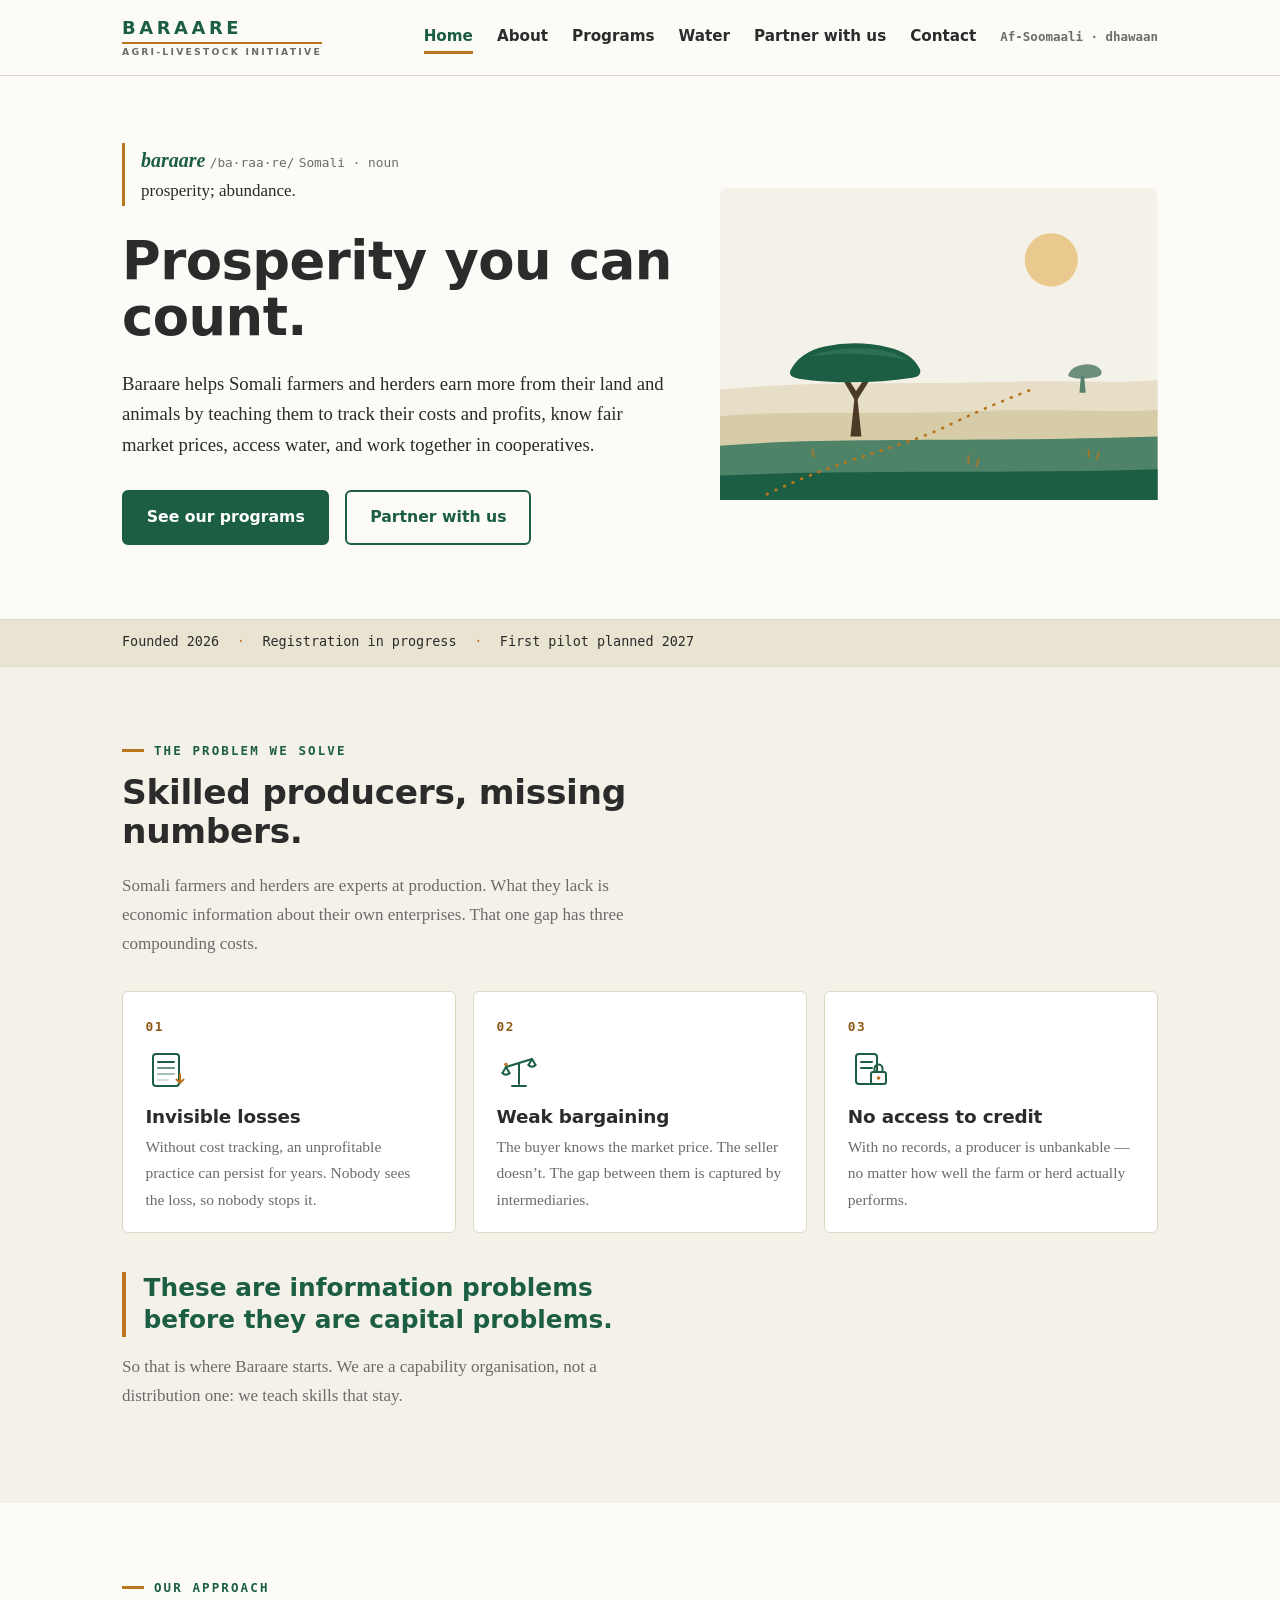
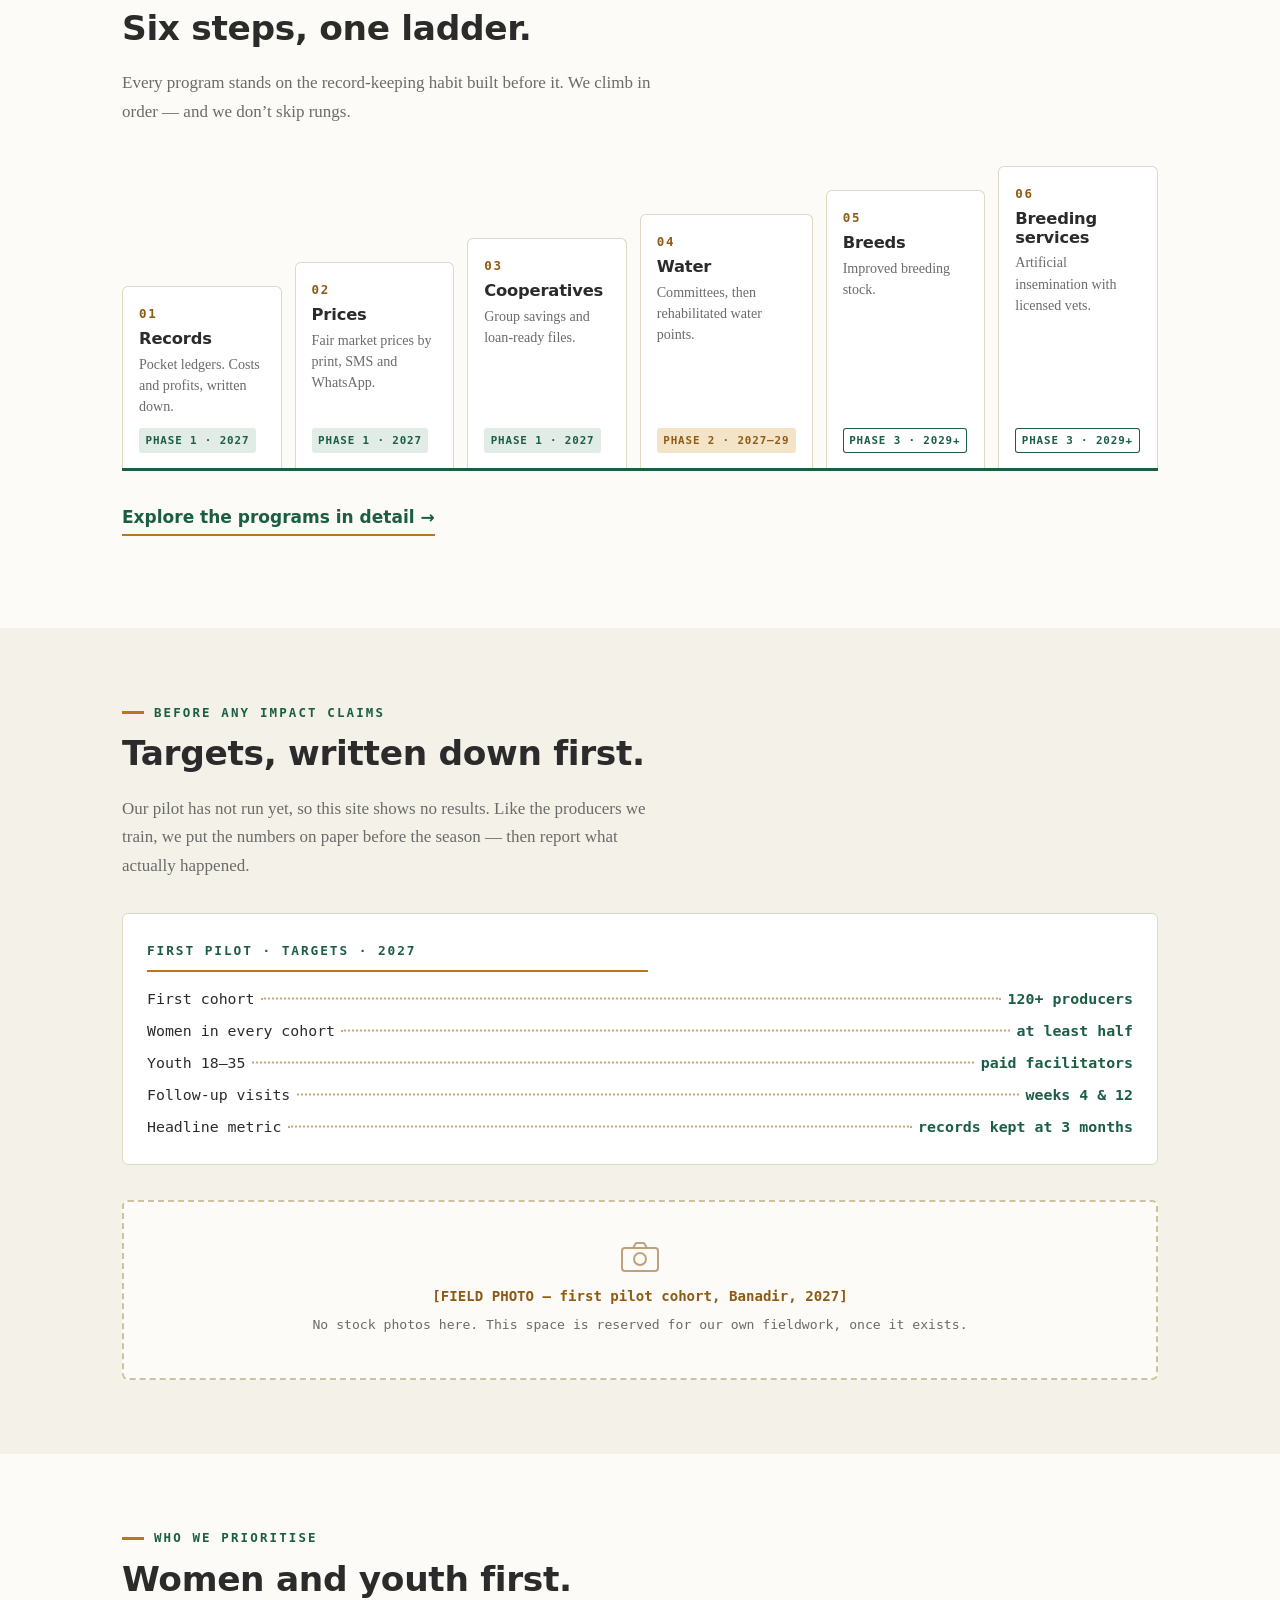
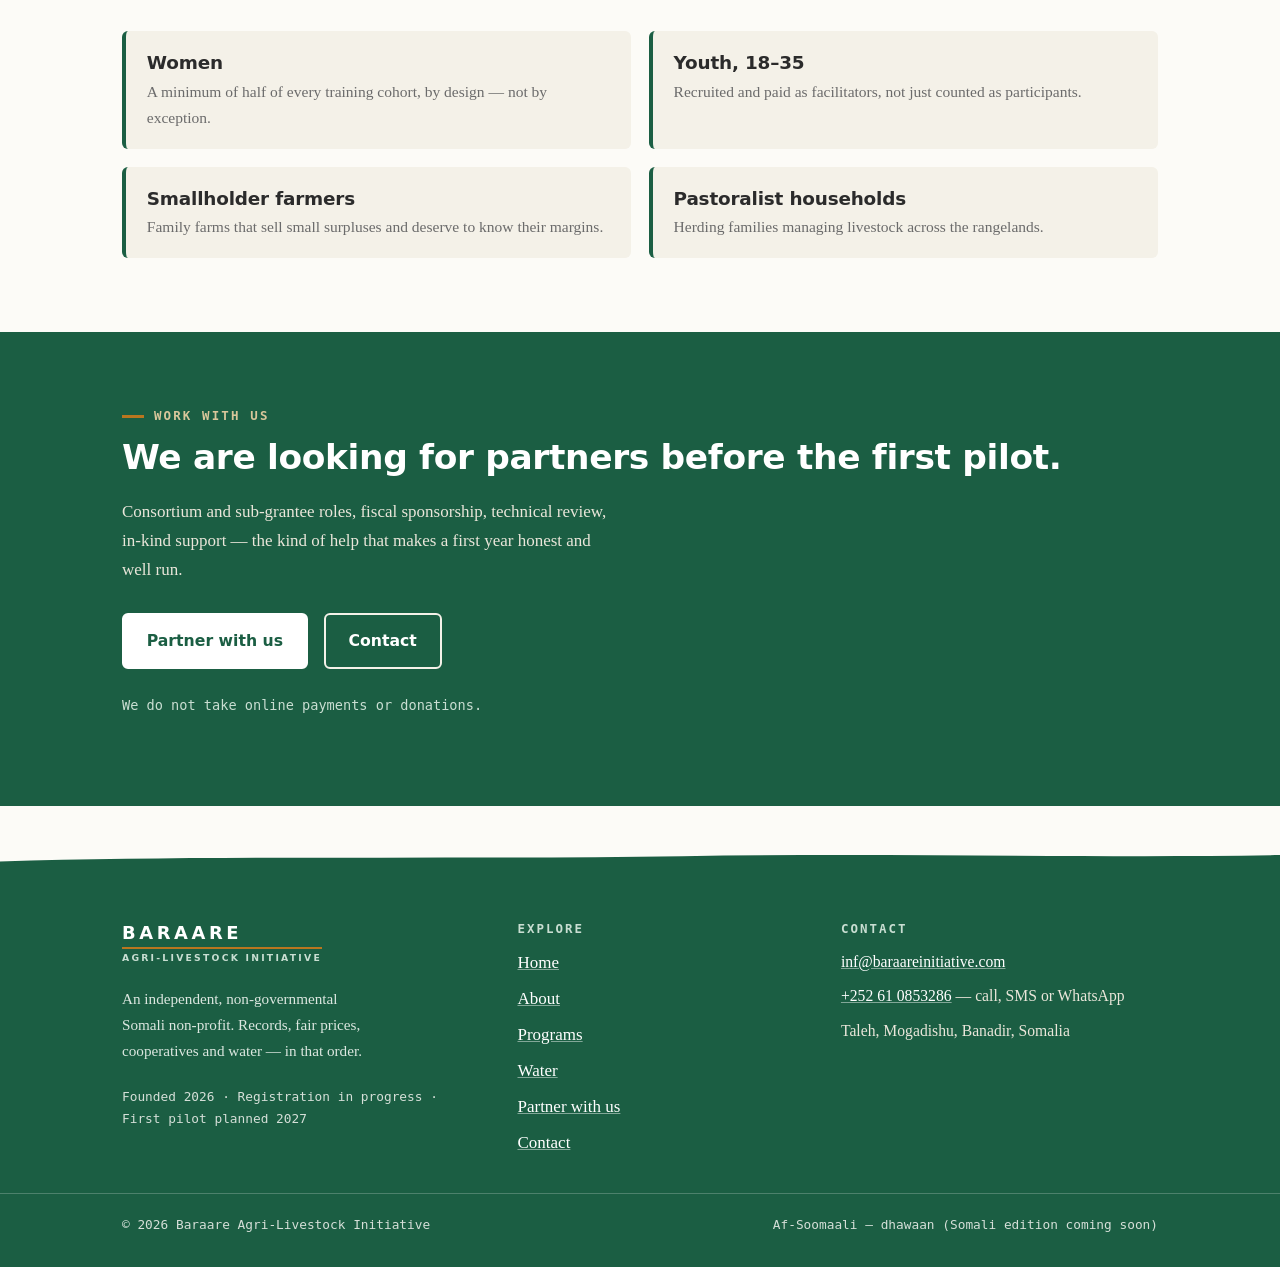
==== index.html @ 48f7ed27 "Baraare website v1: six static pages, shared CSS, inline SVG Records - prices - cooperatives - water" ====
<!DOCTYPE html>
<html lang="en">
<head>
  <meta charset="utf-8">
  <script>document.documentElement.classList.add('js');</script>
  <meta name="viewport" content="width=device-width, initial-scale=1">
  <title>Baraare Agri-Livestock Initiative — Prosperity you can count</title>
  <meta name="description" content="Baraare helps Somali farmers and herders earn more from their land and animals: record-keeping, fair market prices, cooperatives and water. Founded 2026 in Mogadishu; first pilot planned for 2027.">
  <link rel="canonical" href="https://[DOMAIN]/index.html">
  <meta property="og:site_name" content="Baraare Agri-Livestock Initiative">
  <meta property="og:type" content="website">
  <meta property="og:title" content="Baraare Agri-Livestock Initiative — Prosperity you can count">
  <meta property="og:description" content="Records, fair prices, cooperatives and water for Somali farmers and herders. Founded 2026 · Registration in progress · First pilot planned 2027.">
  <meta property="og:url" content="https://[DOMAIN]/index.html">
  <meta name="theme-color" content="#1B5E43">
  <link rel="icon" type="image/svg+xml" href="favicon.svg">
  <link rel="stylesheet" href="css/style.css">
  <script src="js/nav.js" defer></script>
</head>
<body>
  <a class="skip-link" href="#main">Skip to content</a>

  <header class="site-header">
    <div class="wrap header-bar">
      <a class="wordmark" href="index.html">
        <span class="wordmark-name">BARAARE</span>
        <span class="wordmark-desc">Agri-Livestock Initiative</span>
      </a>
      <button class="nav-toggle" type="button" aria-expanded="false" aria-controls="site-nav">
        <span class="bars" aria-hidden="true"><span></span><span></span><span></span></span>
        Menu
      </button>
      <nav class="site-nav" id="site-nav" aria-label="Main">
        <ul>
          <li><a href="index.html" aria-current="page">Home</a></li>
          <li><a href="about.html">About</a></li>
          <li><a href="programs.html">Programs</a></li>
          <li><a href="water.html">Water</a></li>
          <li><a href="partner.html">Partner with us</a></li>
          <li><a href="contact.html">Contact</a></li>
          <!-- Somali edition: replace the span below with <a href="so/index.html" lang="so" hreflang="so">Af-Soomaali</a> -->
          <li><span class="lang-soon" lang="so" title="Somali edition coming soon">Af-Soomaali · dhawaan</span></li>
        </ul>
      </nav>
    </div>
  </header>

  <main id="main">

    <!-- ============ Hero ============ -->
    <section class="hero">
      <div class="wrap hero-grid">
        <div>
          <p class="dict">
            <span class="dict-word" lang="so">baraare</span>
            <span class="dict-phon">/ba·raa·re/</span>
            <span class="dict-pos">Somali · noun</span>
            <span class="dict-def">prosperity; abundance.</span>
          </p>
          <h1>Prosperity you can count.</h1>
          <p class="lede">Baraare helps Somali farmers and herders earn more from their land and animals by teaching them to track their costs and profits, know fair market prices, access water, and work together in cooperatives.</p>
          <div class="cta-row">
            <a class="btn btn--solid" href="programs.html">See our programs</a>
            <a class="btn btn--ghost" href="partner.html">Partner with us</a>
          </div>
        </div>
        <div class="hero-art">
          <svg viewBox="0 0 560 400" role="img" aria-label="Stylised rangeland scene: a flat-topped acacia tree over green pasture, with a dotted track leading toward the horizon under a low sun.">
            <rect width="560" height="400" rx="10" fill="#F4F1E8"/>
            <circle cx="424" cy="92" r="34" fill="#EAC98F"/>
            <path d="M0,258 C120,246 240,252 360,248 C440,246 500,250 560,246 L560,400 L0,400 Z" fill="#E6DEC6"/>
            <path d="M0,292 C90,284 200,290 320,286 C420,282 500,288 560,284 L560,400 L0,400 Z" fill="#D7CCA8"/>
            <path d="M0,330 C140,318 300,326 560,318 L560,400 L0,400 Z" fill="#4E8368"/>
            <path d="M0,368 C180,360 380,366 560,360 L560,400 L0,400 Z" fill="#1B5E43"/>
            <path d="M60,392 C160,344 236,332 296,302 C338,282 372,268 404,256" fill="none" stroke="#B9761F" stroke-width="3.5" stroke-linecap="round" stroke-dasharray="1 11"/>
            <path d="M446,238 q4,-10 20,-12 q16,-2 22,8 q2,6 -6,8 q-18,4 -30,1 q-8,-2 -6,-5 Z" fill="#6B8F7B"/>
            <path d="M462,240 l4,0 l2,22 l-8,0 Z" fill="#57806B"/>
            <path d="M167,318 L181,318 L176,270 L172,270 Z" fill="#4A3A26"/>
            <path d="M174,274 L154,240 L159,236 L178,266 Z" fill="#4A3A26"/>
            <path d="M174,274 L194,242 L189,238 L170,266 Z" fill="#4A3A26"/>
            <path d="M90,234 Q102,210 134,203 Q174,194 216,204 Q246,211 256,232 Q259,241 246,243 Q172,254 101,244 Q87,242 90,234 Z" fill="#1B5E43"/>
            <path d="M112,216 Q150,202 196,206 Q224,209 240,220 Q200,212 158,212 Q132,213 112,216 Z" fill="#2A7052"/>
            <g stroke="#B9761F" stroke-width="2.5" stroke-linecap="round" opacity=".75">
              <path d="M318,352 l0,-9"/>
              <path d="M328,356 l3,-9"/>
              <path d="M472,344 l0,-8"/>
              <path d="M482,347 l3,-8"/>
              <path d="M120,344 l-2,-9"/>
            </g>
          </svg>
        </div>
      </div>
    </section>

    <!-- ============ Honest status strip ============ -->
    <div class="status-strip" role="note" aria-label="Organisation status">
      <div class="wrap">
        <p>
          <span>Founded 2026</span><span class="sep" aria-hidden="true">·</span>
          <span>Registration in progress</span><span class="sep" aria-hidden="true">·</span>
          <span>First pilot planned 2027</span>
        </p>
      </div>
    </div>

    <!-- ============ The problem ============ -->
    <section class="band band--sand" aria-labelledby="problem-title">
      <div class="wrap">
        <div class="section-head">
          <span class="eyebrow">The problem we solve</span>
          <h2 id="problem-title">Skilled producers, missing numbers.</h2>
          <p>Somali farmers and herders are experts at production. What they lack is economic information about their own enterprises. That one gap has three compounding costs.</p>
        </div>
        <ol class="cards cards--3">
          <li class="card">
            <span class="card-num">01</span>
            <svg class="card-icon" viewBox="0 0 44 44" width="44" height="44" fill="none" stroke="#1B5E43" stroke-width="2" stroke-linecap="round" stroke-linejoin="round" aria-hidden="true">
              <rect x="8" y="6" width="26" height="32" rx="3"/>
              <path d="M13 14 h16"/>
              <path d="M13 20 h16" opacity=".65"/>
              <path d="M13 26 h16" opacity=".4"/>
              <path d="M13 32 h10" opacity=".2"/>
              <path d="M35 26 v9 m0 0 l-3.5,-3.5 m3.5,3.5 l3.5,-3.5" stroke="#B9761F"/>
            </svg>
            <h3>Invisible losses</h3>
            <p>Without cost tracking, an unprofitable practice can persist for years. Nobody sees the loss, so nobody stops it.</p>
          </li>
          <li class="card">
            <span class="card-num">02</span>
            <svg class="card-icon" viewBox="0 0 44 44" width="44" height="44" fill="none" stroke="#1B5E43" stroke-width="2" stroke-linecap="round" stroke-linejoin="round" aria-hidden="true">
              <path d="M22 15 v21"/>
              <path d="M15 38 h14"/>
              <path d="M9 19 L35 11"/>
              <path d="M9 19 l-3.5 6 m3.5 -6 l3.5 6"/>
              <path d="M5.5 25 a4.5 4.5 0 0 0 7 0"/>
              <path d="M35 11 l-3.5 6 m3.5 -6 l3.5 6"/>
              <path d="M31.5 17 a4.5 4.5 0 0 0 7 0"/>
              <circle cx="9" cy="16.5" r="1.8" fill="#B9761F" stroke="none"/>
            </svg>
            <h3>Weak bargaining</h3>
            <p>The buyer knows the market price. The seller doesn&rsquo;t. The gap between them is captured by intermediaries.</p>
          </li>
          <li class="card">
            <span class="card-num">03</span>
            <svg class="card-icon" viewBox="0 0 44 44" width="44" height="44" fill="none" stroke="#1B5E43" stroke-width="2" stroke-linecap="round" stroke-linejoin="round" aria-hidden="true">
              <rect x="8" y="6" width="21" height="30" rx="3"/>
              <path d="M13 14 h11"/>
              <path d="M13 20 h11"/>
              <rect x="23" y="24" width="15" height="12" rx="2" fill="#FCFBF7"/>
              <path d="M26.5 24 v-3.5 a4 4 0 0 1 8 0 V24"/>
              <circle cx="30.5" cy="30" r="1.8" fill="#B9761F" stroke="none"/>
            </svg>
            <h3>No access to credit</h3>
            <p>With no records, a producer is unbankable — no matter how well the farm or herd actually performs.</p>
          </li>
        </ol>
        <p class="pull">These are information problems before they are capital problems.</p>
        <p style="margin-top:1rem; color:var(--muted)">So that is where Baraare starts. We are a capability organisation, not a distribution one: we teach skills that stay.</p>
      </div>
    </section>

    <!-- ============ Ladder preview ============ -->
    <section class="band" aria-labelledby="ladder-title">
      <div class="wrap">
        <div class="section-head">
          <span class="eyebrow">Our approach</span>
          <h2 id="ladder-title">Six steps, one ladder.</h2>
          <p>Every program stands on the record-keeping habit built before it. We climb in order — and we don&rsquo;t skip rungs.</p>
        </div>
        <ol class="ladder">
          <li class="ladder-step">
            <span class="step-num">01</span>
            <h3>Records</h3>
            <p>Pocket ledgers. Costs and profits, written down.</p>
            <span class="chip chip--p1">Phase 1 · 2027</span>
          </li>
          <li class="ladder-step">
            <span class="step-num">02</span>
            <h3>Prices</h3>
            <p>Fair market prices by print, SMS and WhatsApp.</p>
            <span class="chip chip--p1">Phase 1 · 2027</span>
          </li>
          <li class="ladder-step">
            <span class="step-num">03</span>
            <h3>Cooperatives</h3>
            <p>Group savings and loan-ready files.</p>
            <span class="chip chip--p1">Phase 1 · 2027</span>
          </li>
          <li class="ladder-step">
            <span class="step-num">04</span>
            <h3>Water</h3>
            <p>Committees, then rehabilitated water points.</p>
            <span class="chip chip--p2">Phase 2 · 2027–29</span>
          </li>
          <li class="ladder-step">
            <span class="step-num">05</span>
            <h3>Breeds</h3>
            <p>Improved breeding stock.</p>
            <span class="chip chip--p3">Phase 3 · 2029+</span>
          </li>
          <li class="ladder-step">
            <span class="step-num">06</span>
            <h3>Breeding services</h3>
            <p>Artificial insemination with licensed vets.</p>
            <span class="chip chip--p3">Phase 3 · 2029+</span>
          </li>
        </ol>
        <p style="margin-top:2rem"><a class="arrow-link" href="programs.html">Explore the programs in detail &rarr;</a></p>
      </div>
    </section>

    <!-- ============ Pilot targets (honest) ============ -->
    <section class="band band--sand" aria-labelledby="targets-title">
      <div class="wrap">
        <div class="section-head">
          <span class="eyebrow">Before any impact claims</span>
          <h2 id="targets-title">Targets, written down first.</h2>
          <p>Our pilot has not run yet, so this site shows no results. Like the producers we train, we put the numbers on paper before the season — then report what actually happened.</p>
        </div>
        <div class="ledger" role="group" aria-label="First pilot targets">
          <p class="ledger-title">First pilot · targets · 2027</p>
          <div class="lrow"><span class="lterm">First cohort</span><span class="ldots" aria-hidden="true"></span><span class="lval">120+ producers</span></div>
          <div class="lrow"><span class="lterm">Women in every cohort</span><span class="ldots" aria-hidden="true"></span><span class="lval">at least half</span></div>
          <div class="lrow"><span class="lterm">Youth 18–35</span><span class="ldots" aria-hidden="true"></span><span class="lval">paid facilitators</span></div>
          <div class="lrow"><span class="lterm">Follow-up visits</span><span class="ldots" aria-hidden="true"></span><span class="lval">weeks 4 &amp; 12</span></div>
          <div class="lrow"><span class="lterm">Headline metric</span><span class="ldots" aria-hidden="true"></span><span class="lval">records kept at 3 months</span></div>
        </div>
        <div class="ph-block">
          <svg viewBox="0 0 40 32" width="40" height="32" fill="none" stroke="#8F5A15" stroke-width="2" stroke-linecap="round" stroke-linejoin="round" aria-hidden="true">
            <rect x="2" y="7" width="36" height="23" rx="3"/>
            <path d="M13 7 l3-5 h8 l3 5"/>
            <circle cx="20" cy="18" r="6"/>
          </svg>
          <p>[FIELD PHOTO — first pilot cohort, Banadir, 2027]</p>
          <p class="ph-note">No stock photos here. This space is reserved for our own fieldwork, once it exists.</p>
        </div>
      </div>
    </section>

    <!-- ============ Priority groups ============ -->
    <section class="band" aria-labelledby="groups-title">
      <div class="wrap">
        <div class="section-head">
          <span class="eyebrow">Who we prioritise</span>
          <h2 id="groups-title">Women and youth first.</h2>
        </div>
        <ul class="groups">
          <li class="group">
            <h3>Women</h3>
            <p>A minimum of half of every training cohort, by design — not by exception.</p>
          </li>
          <li class="group">
            <h3>Youth, 18–35</h3>
            <p>Recruited and paid as facilitators, not just counted as participants.</p>
          </li>
          <li class="group">
            <h3>Smallholder farmers</h3>
            <p>Family farms that sell small surpluses and deserve to know their margins.</p>
          </li>
          <li class="group">
            <h3>Pastoralist households</h3>
            <p>Herding families managing livestock across the rangelands.</p>
          </li>
        </ul>
      </div>
    </section>

    <!-- ============ Partner CTA ============ -->
    <section class="band band--green" aria-labelledby="cta-title">
      <div class="wrap">
        <span class="eyebrow">Work with us</span>
        <h2 id="cta-title">We are looking for partners before the first pilot.</h2>
        <p style="max-width:58ch">Consortium and sub-grantee roles, fiscal sponsorship, technical review, in-kind support — the kind of help that makes a first year honest and well run.</p>
        <div class="cta-row">
          <a class="btn btn--solid" href="partner.html">Partner with us</a>
          <a class="btn btn--ghost" href="contact.html">Contact</a>
        </div>
        <p class="note" style="color:#C9DED2; margin-top:1.6rem">We do not take online payments or donations.</p>
      </div>
    </section>

  </main>

  <!-- ============ Horizon divider + footer ============ -->
  <div class="horizon" aria-hidden="true">
    <svg viewBox="0 0 1200 64" preserveAspectRatio="none">
      <path d="M0,52 C200,46 420,50 640,47 C840,44 1040,49 1200,46 L1200,64 L0,64 Z" fill="#1B5E43"/>
    </svg>
  </div>
  <footer class="site-footer">
    <div class="wrap footer-grid">
      <div class="footer-brand">
        <span class="wordmark" aria-hidden="false">
          <span class="wordmark-name">BARAARE</span>
          <span class="wordmark-desc">Agri-Livestock Initiative</span>
        </span>
        <p class="footer-tag">An independent, non-governmental Somali non-profit. Records, fair prices, cooperatives and water — in that order.</p>
        <p class="footer-status">Founded 2026 · Registration in progress · First pilot planned 2027</p>
      </div>
      <nav class="footer-nav" aria-label="Footer">
        <h3>Explore</h3>
        <ul>
          <li><a href="index.html">Home</a></li>
          <li><a href="about.html">About</a></li>
          <li><a href="programs.html">Programs</a></li>
          <li><a href="water.html">Water</a></li>
          <li><a href="partner.html">Partner with us</a></li>
          <li><a href="contact.html">Contact</a></li>
        </ul>
      </nav>
      <div class="footer-contact">
        <h3>Contact</h3>
        <p><a href="mailto:inf@baraareinitiative.com">inf@baraareinitiative.com</a></p>
        <p><a href="tel:+252610853286">+252 61 0853286</a> — call, SMS or WhatsApp</p>
        <p>Taleh, Mogadishu, Banadir, Somalia</p>
      </div>
    </div>
    <div class="footer-base">
      <div class="wrap">
        <p>© 2026 Baraare Agri-Livestock Initiative</p>
        <!-- Somali edition: replace with <a href="so/index.html" lang="so" hreflang="so">Af-Soomaali</a> -->
        <p lang="so">Af-Soomaali — dhawaan <span lang="en">(Somali edition coming soon)</span></p>
      </div>
    </div>
  </footer>
</body>
</html>
---- css/style.css ----
/* ============================================================
   Baraare Agri-Livestock Initiative — shared stylesheet
   Static site · system fonts only · no external requests
   Palette: acacia green #1B5E43 · earth amber #B9761F ·
            sand #F4F1E8 · ink #2B2B2B · muted #6B6B6B
   ============================================================ */

:root {
  --green: #1B5E43;
  --green-dark: #154C36;
  --green-tint: #E2ECE6;
  --amber: #B9761F;
  --amber-ink: #8F5A15;   /* AA-safe amber for small text on light */
  --amber-tint: #F3E4C8;
  --sand: #F4F1E8;
  --sand-deep: #E9E3D2;
  --line: #DFD8C4;
  --dots: #C7A96F;
  --ink: #2B2B2B;
  --muted: #6B6B6B;
  --paper: #FCFBF7;

  --font-display: system-ui, "Segoe UI", Roboto, "Helvetica Neue", Arial, sans-serif;
  --font-body: Georgia, "Iowan Old Style", "Times New Roman", Times, serif;
  --font-mono: "Cascadia Mono", Consolas, "SF Mono", Menlo, "DejaVu Sans Mono", monospace;
}

/* ---------- Reset & base ---------- */

*, *::before, *::after { box-sizing: border-box; }

html { -webkit-text-size-adjust: 100%; }

body {
  margin: 0;
  background: var(--paper);
  color: var(--ink);
  font-family: var(--font-body);
  font-size: 1.0625rem;              /* 17px */
  line-height: 1.7;
}

h1, h2, h3, h4 {
  font-family: var(--font-display);
  line-height: 1.15;
  color: var(--ink);
  margin: 0 0 0.6em;
  letter-spacing: -0.01em;
}

h1 { font-size: clamp(2.1rem, 5.5vw, 3.3rem); font-weight: 800; line-height: 1.06; }
h2 { font-size: clamp(1.55rem, 3.4vw, 2.15rem); font-weight: 800; }
h3 { font-size: 1.15rem; font-weight: 700; }

p { margin: 0 0 1.1em; }
main p { max-width: 65ch; }

ul, ol, dl { margin: 0 0 1.1em; }

a { color: var(--green); }
a:hover { color: var(--green-dark); }

svg { display: block; }

strong { color: var(--ink); }

:focus-visible {
  outline: 3px solid var(--amber);
  outline-offset: 2px;
  border-radius: 2px;
}

@media (prefers-reduced-motion: no-preference) {
  a, .btn, .nav-toggle { transition: color .15s ease, background-color .15s ease, border-color .15s ease; }
}

/* ---------- Utilities ---------- */

.wrap {
  max-width: 1100px;
  margin-inline: auto;
  padding-inline: clamp(1.1rem, 4vw, 2rem);
}

.wrap--narrow { max-width: 820px; }

.sr-only {
  position: absolute;
  width: 1px; height: 1px;
  padding: 0; margin: -1px;
  overflow: hidden;
  clip: rect(0 0 0 0);
  white-space: nowrap;
  border: 0;
}

.skip-link {
  position: absolute;
  left: -9999px;
  top: 0;
  z-index: 100;
  background: var(--green);
  color: #fff;
  font-family: var(--font-display);
  font-weight: 700;
  padding: .7em 1.2em;
  text-decoration: none;
}

.skip-link:focus {
  left: 0;
  color: #fff;
}

.note {
  font-family: var(--font-mono);
  font-size: .85rem;
  color: var(--muted);
}

/* Bracketed placeholders the site owner must replace */
.ph-inline {
  font-family: var(--font-mono);
  font-weight: 700;
  font-size: .92em;
  color: var(--amber-ink);
  background: var(--amber-tint);
  padding: .08em .3em;
  border-radius: 3px;
  white-space: nowrap;
}

/* ---------- Header ---------- */

.site-header {
  background: var(--paper);
  border-bottom: 1px solid var(--line);
}

.header-bar {
  display: flex;
  align-items: center;
  justify-content: space-between;
  flex-wrap: wrap;
  gap: .8rem 1.5rem;
  padding-block: 1.05rem;
}

.wordmark {
  display: inline-block;
  text-decoration: none;
  line-height: 1.25;
}

.wordmark-name {
  display: block;
  font-family: var(--font-display);
  font-weight: 800;
  font-size: 1.12rem;
  letter-spacing: .2em;
  color: var(--green);
}

.wordmark-desc {
  display: block;
  font-family: var(--font-display);
  font-weight: 600;
  font-size: .58rem;
  letter-spacing: .24em;
  text-transform: uppercase;
  color: var(--muted);
  border-top: 2px solid var(--amber);
  padding-top: .3em;
  margin-top: .25em;
}

.nav-toggle {
  display: none;
  align-items: center;
  gap: .55em;
  background: none;
  border: 1px solid var(--line);
  border-radius: 6px;
  padding: .5em .9em;
  font-family: var(--font-display);
  font-weight: 700;
  font-size: .9rem;
  color: var(--green);
  cursor: pointer;
}

.nav-toggle .bars { display: inline-block; }
.nav-toggle .bars span {
  display: block;
  width: 16px;
  height: 2px;
  background: var(--green);
  margin: 3px 0;
}

.site-nav ul {
  display: flex;
  flex-wrap: wrap;
  align-items: center;
  gap: .3rem 1.5rem;
  list-style: none;
  margin: 0;
  padding: 0;
  font-family: var(--font-display);
  font-weight: 600;
  font-size: .95rem;
}

.site-nav a {
  color: var(--ink);
  text-decoration: none;
  padding: .35em 0;
  border-bottom: 3px solid transparent;
}

.site-nav a:hover { color: var(--green); }

.site-nav a[aria-current="page"] {
  color: var(--green);
  border-bottom-color: var(--amber);
}

.lang-soon {
  font-family: var(--font-mono);
  font-size: .78rem;
  color: var(--muted);
}

/* Mobile nav (JS-enhanced only; without JS the list stays visible) */
@media (max-width: 979px) {
  .js .nav-toggle { display: inline-flex; }
  .js .site-nav { display: none; flex-basis: 100%; }
  .js .site-nav.is-open { display: block; }
  .js .site-nav.is-open ul {
    flex-direction: column;
    align-items: flex-start;
    gap: 0;
    padding: .4rem 0 .9rem;
  }
  .js .site-nav.is-open a {
    display: block;
    padding: .55em 0;
    font-size: 1.02rem;
  }
}

/* ---------- Bands (page sections) ---------- */

.band { padding: 3.1rem 0; }
.band--sand { background: var(--sand); }
.band--green { background: var(--green); }

@media (min-width: 980px) {
  .band { padding: 4.6rem 0; }
}

.band--green h2 { color: #fff; }
.band--green p { color: #EAE6DA; }

.section-head { max-width: 72ch; margin-bottom: 2rem; }
.section-head p { color: var(--muted); }

.eyebrow {
  display: block;
  font-family: var(--font-mono);
  font-size: .78rem;
  font-weight: 700;
  letter-spacing: .17em;
  text-transform: uppercase;
  color: var(--green);
  margin-bottom: .9em;
}

.eyebrow::before {
  content: "";
  display: inline-block;
  width: 22px;
  height: 3px;
  background: var(--amber);
  margin-right: .8em;
  vertical-align: .22em;
}

.band--green .eyebrow { color: #D9C79B; }

/* ---------- Hero ---------- */

.hero { padding: 3.2rem 0 3.4rem; }

.hero-grid { display: grid; gap: 2.6rem; }

@media (min-width: 980px) {
  .hero { padding: 4.2rem 0 4.6rem; }
  .hero-grid { grid-template-columns: 1.12fr .88fr; align-items: center; }
}

.dict {
  border-left: 3px solid var(--amber);
  padding-left: 1rem;
  margin: 0 0 1.6em;
  max-width: none;
}

.dict-word {
  font-style: italic;
  font-weight: 700;
  font-size: 1.25rem;
  color: var(--green);
}

.dict-phon, .dict-pos {
  font-family: var(--font-mono);
  font-size: .8rem;
  color: var(--muted);
}

.dict-def { display: block; color: var(--ink); }

.hero h1 { margin-bottom: .45em; }

.lede {
  font-size: 1.17rem;
  line-height: 1.65;
  color: var(--ink);
}

.hero-art { align-self: center; }
.hero-art svg { width: 100%; height: auto; }

.cta-row {
  display: flex;
  flex-wrap: wrap;
  gap: .8rem 1rem;
  margin-top: 1.8rem;
}

/* ---------- Buttons ---------- */

.btn {
  display: inline-block;
  font-family: var(--font-display);
  font-weight: 700;
  font-size: .98rem;
  text-decoration: none;
  padding: .78em 1.45em;
  border-radius: 6px;
  border: 2px solid var(--green);
}

.btn--solid { background: var(--green); color: #fff; }
.btn--solid:hover { background: var(--green-dark); border-color: var(--green-dark); color: #fff; }

.btn--ghost { background: transparent; color: var(--green); }
.btn--ghost:hover { background: var(--green-tint); color: var(--green-dark); }

.band--green .btn--solid { background: #fff; border-color: #fff; color: var(--green); }
.band--green .btn--solid:hover { background: var(--sand); border-color: var(--sand); color: var(--green-dark); }
.band--green .btn--ghost { border-color: var(--sand); color: #fff; }
.band--green .btn--ghost:hover { background: rgba(255,255,255,.12); color: #fff; }

.arrow-link {
  display: inline-block;
  font-family: var(--font-display);
  font-weight: 700;
  color: var(--green);
  text-decoration: none;
  border-bottom: 2px solid var(--amber);
  padding-bottom: .1em;
}

.arrow-link:hover { color: var(--green-dark); }

/* ---------- Status strip ---------- */

.status-strip {
  background: var(--sand-deep);
  border-top: 1px solid var(--line);
  border-bottom: 1px solid var(--line);
}

.status-strip p {
  display: flex;
  flex-wrap: wrap;
  gap: .3rem 1.1rem;
  margin: 0;
  padding: .72rem 0;
  font-family: var(--font-mono);
  font-size: .84rem;
  color: var(--ink);
  max-width: none;
}

.status-strip .sep { color: var(--amber); }

/* ---------- Cards ---------- */

.cards {
  display: grid;
  gap: 1.1rem;
  list-style: none;
  padding: 0;
  margin: 0;
}

@media (min-width: 640px)  { .cards { grid-template-columns: repeat(2, 1fr); } }
@media (min-width: 980px)  { .cards--3 { grid-template-columns: repeat(3, 1fr); } .cards--4 { grid-template-columns: repeat(4, 1fr); } }

.card {
  background: #fff;
  border: 1px solid var(--line);
  border-radius: 6px;
  padding: 1.5rem 1.4rem 1.2rem;
}

.band--sand .card { background: #fff; }
.card p { max-width: none; margin-bottom: 0; font-size: .97rem; color: var(--muted); }

.card-num {
  font-family: var(--font-mono);
  font-weight: 700;
  font-size: .8rem;
  letter-spacing: .12em;
  color: var(--amber-ink);
  display: block;
  margin-bottom: .8em;
}

.card-icon { margin-bottom: .9rem; }
.card h3 { margin-bottom: .35em; }

/* Pull line */
.pull {
  font-family: var(--font-display);
  font-weight: 750;
  font-size: clamp(1.25rem, 2.6vw, 1.55rem);
  line-height: 1.32;
  color: var(--green);
  border-left: 4px solid var(--amber);
  padding-left: 1.1rem;
  margin: 2.4rem 0 0;
  max-width: 30ch;
}

/* ---------- The six-step ladder ---------- */

.ladder {
  list-style: none;
  margin: 2.4rem 0 0;
  padding: 0 0 0 1.15rem;
  display: grid;
  gap: .95rem;
  border-left: 3px solid var(--green);
}

.ladder-step {
  display: flex;
  flex-direction: column;
  align-items: flex-start;
  background: #fff;
  border: 1px solid var(--line);
  border-radius: 6px;
  padding: 1rem 1rem .95rem;
}

.step-num {
  font-family: var(--font-mono);
  font-weight: 700;
  font-size: .78rem;
  letter-spacing: .14em;
  color: var(--amber-ink);
  display: block;
  margin-bottom: .5em;
}

.ladder-step h3 { font-size: 1.02rem; margin-bottom: .3em; }

.ladder-step p {
  font-size: .88rem;
  line-height: 1.5;
  color: var(--muted);
  margin: 0 0 .8em;
  max-width: none;
}

.chip {
  display: inline-block;
  font-family: var(--font-mono);
  font-size: .68rem;
  font-weight: 700;
  letter-spacing: .08em;
  text-transform: uppercase;
  white-space: nowrap;
  padding: .3em .6em;
  border-radius: 3px;
}

.ladder-step .chip { margin-top: auto; }

.chip--p1 { background: var(--green-tint); color: var(--green); }
.chip--p2 { background: var(--amber-tint); color: var(--amber-ink); }
.chip--p3 { background: transparent; color: var(--green); box-shadow: inset 0 0 0 1px var(--green); }

/* Desktop: terraced steps rising left → right onto a ground line */
@media (min-width: 980px) {
  .ladder {
    grid-template-columns: repeat(6, 1fr);
    gap: .8rem;
    border-left: 0;
    border-bottom: 3px solid var(--green);
    padding: 0 0 0 0;
  }
  .ladder-step { border-radius: 6px 6px 0 0; border-bottom: 0; }
  .ladder-step:nth-child(1) { margin-top: 7.5rem; }
  .ladder-step:nth-child(2) { margin-top: 6rem; }
  .ladder-step:nth-child(3) { margin-top: 4.5rem; }
  .ladder-step:nth-child(4) { margin-top: 3rem; }
  .ladder-step:nth-child(5) { margin-top: 1.5rem; }
  .ladder-step:nth-child(6) { margin-top: 0; }
}

/* ---------- Ledger rows (dotted leaders) ---------- */

.ledger {
  background: #fff;
  border: 1px solid var(--line);
  border-radius: 6px;
  padding: 1.6rem 1.5rem;
  margin: 0;
}

.band--sand .ledger { background: #fff; }

.ledger-title {
  font-family: var(--font-mono);
  font-size: .8rem;
  font-weight: 700;
  letter-spacing: .15em;
  text-transform: uppercase;
  color: var(--green);
  border-bottom: 2px solid var(--amber);
  padding-bottom: .7em;
  margin-bottom: .5em;
}

.lrow {
  display: flex;
  align-items: baseline;
  gap: .7ch;
  padding: .6rem 0 0;
  font-family: var(--font-mono);
  font-size: .93rem;
  line-height: 1.5;
}

.lterm { color: var(--ink); }

.ldots {
  flex: 1;
  min-width: 3ch;
  border-bottom: 2px dotted var(--dots);
  transform: translateY(-.3em);
}

.lval {
  font-weight: 700;
  color: var(--green);
  text-align: right;
  max-width: 55%;
}

/* ---------- Priority groups ---------- */

.groups {
  display: grid;
  gap: 1.1rem;
  list-style: none;
  padding: 0;
  margin: 0;
}

@media (min-width: 640px) { .groups { grid-template-columns: repeat(2, 1fr); } }

.group {
  background: var(--sand);
  border-radius: 6px;
  border-left: 4px solid var(--green);
  padding: 1.3rem 1.3rem 1.1rem;
}

.band--sand .group { background: #fff; border: 1px solid var(--line); border-left: 4px solid var(--green); }
.group h3 { margin-bottom: .3em; }
.group p { font-size: .97rem; color: var(--muted); margin: 0; max-width: none; }

/* ---------- Placeholder blocks (future photos, board names) ---------- */

.ph-block {
  border: 2px dashed #CBC29F;
  background: var(--sand);
  border-radius: 6px;
  padding: 2.4rem 1.5rem;
  text-align: center;
  margin: 2.2rem 0 0;
}

.band--sand .ph-block { background: var(--paper); }

.ph-block svg { margin: 0 auto .8rem; opacity: .55; }

.ph-block p {
  font-family: var(--font-mono);
  font-size: .88rem;
  font-weight: 700;
  color: var(--amber-ink);
  margin: 0 auto .3em;
  max-width: none;
}

.ph-block .ph-note {
  font-weight: 400;
  color: var(--muted);
  font-size: .82rem;
}

/* ---------- Values (About) ---------- */

.values {
  list-style: none;
  padding: 0;
  margin: 2rem 0 0;
  display: grid;
  gap: 1.6rem;
}

@media (min-width: 768px) { .values { grid-template-columns: repeat(2, 1fr); } }

.value { border-top: 1px solid var(--line); padding-top: 1.1rem; }

.value h3::before {
  content: "";
  display: inline-block;
  width: 10px;
  height: 10px;
  background: var(--amber);
  margin-right: .6em;
}

.value p { color: var(--muted); font-size: .98rem; margin: 0; max-width: none; }

/* Founder */
.founder-card {
  background: var(--sand);
  border-radius: 6px;
  padding: 1.8rem 1.7rem;
  margin-top: 1.6rem;
}

.band--sand .founder-card { background: #fff; border: 1px solid var(--line); }

.founder-card h3 { margin-bottom: .1em; }

.founder-role {
  font-family: var(--font-mono);
  font-size: .8rem;
  letter-spacing: .1em;
  text-transform: uppercase;
  color: var(--amber-ink);
  display: block;
  margin-bottom: 1em;
}

.founder-card p { max-width: none; margin-bottom: 0; }

/* ---------- Programs: phases ---------- */

.phase {
  border-top: 3px solid var(--green);
  padding-top: 1.8rem;
  margin-top: 3rem;
}

.phase:first-of-type { margin-top: 0; }

.phase-tag {
  font-family: var(--font-mono);
  font-size: .8rem;
  font-weight: 700;
  letter-spacing: .16em;
  text-transform: uppercase;
  color: var(--amber-ink);
  display: block;
  margin-bottom: .8em;
}

.program {
  display: grid;
  gap: .9rem 1.4rem;
  margin-top: 2.2rem;
}

@media (min-width: 640px) {
  .program { grid-template-columns: 52px 1fr; }
  .program .program-icon { grid-row: 1 / span 2; }
}

.program h3 { margin-bottom: 0; align-self: end; }
.program-body p { color: var(--ink); }
.program-body p:last-child { margin-bottom: 0; }

/* ---------- Water: conditions checklist ---------- */

.conditions {
  list-style: none;
  padding: 0;
  margin: 2rem 0 0;
  display: grid;
  gap: 1rem;
}

.condition {
  display: flex;
  gap: 1.1rem;
  align-items: flex-start;
  background: #fff;
  border: 1px solid var(--line);
  border-left: 4px solid var(--amber);
  border-radius: 6px;
  padding: 1.25rem 1.3rem;
}

.band--sand .condition { background: #fff; }
.cond-mark { flex: none; margin-top: .15rem; }
.condition h3 { margin-bottom: .25em; }
.condition p { margin: 0; max-width: none; color: var(--muted); font-size: .97rem; }

.posture {
  background: var(--green);
  color: #fff;
  border-radius: 6px;
  padding: 1.9rem 1.8rem;
  margin-top: 2.6rem;
}

.posture p { color: #EAE6DA; max-width: none; }
.posture p:last-child { margin-bottom: 0; }
.posture strong { color: #fff; }

/* ---------- Partner: two columns ---------- */

.two-col { display: grid; gap: 2.4rem; margin-top: 2.2rem; }
@media (min-width: 900px) { .two-col { grid-template-columns: 1fr 1fr; } }

.offer-list {
  list-style: none;
  padding: 0;
  margin: 1.2rem 0 0;
  display: grid;
  gap: 1rem;
}

.offer-list li {
  background: #fff;
  border: 1px solid var(--line);
  border-radius: 6px;
  padding: 1.15rem 1.25rem;
}

.band--sand .offer-list li { background: #fff; }
.offer-list h3 { font-size: 1.02rem; margin-bottom: .25em; }
.offer-list p { margin: 0; max-width: none; font-size: .95rem; color: var(--muted); }

/* ---------- Contact ---------- */

.contact-card {
  background: #fff;
  border: 1px solid var(--line);
  border-radius: 6px;
  padding: 1.9rem 1.8rem;
  margin-top: 2rem;
}

.contact-card dl { margin: 0; }

.contact-row {
  display: grid;
  gap: .15rem 1.5rem;
  padding: .95rem 0;
  border-bottom: 1px dotted var(--dots);
}

@media (min-width: 640px) { .contact-row { grid-template-columns: 11rem 1fr; } }

.contact-row:last-child { border-bottom: 0; }

.contact-row dt {
  font-family: var(--font-mono);
  font-size: .8rem;
  font-weight: 700;
  letter-spacing: .12em;
  text-transform: uppercase;
  color: var(--muted);
  padding-top: .2em;
}

.contact-row dd { margin: 0; font-size: 1.05rem; }

/* ---------- Horizon divider & footer ---------- */

.horizon { line-height: 0; background: var(--paper); }
.band--sand + .horizon, .horizon--sand { background: var(--sand); }
.horizon svg { width: 100%; height: auto; }

.site-footer {
  background: var(--green);
  color: #EAE6DA;
}

.footer-grid {
  display: grid;
  gap: 2.2rem;
  padding-block: 3rem 2.2rem;
}

@media (min-width: 768px) {
  .footer-grid { grid-template-columns: 1.25fr 1fr 1.1fr; }
}

.site-footer .wordmark-name { color: #fff; }
.site-footer .wordmark-desc { color: #C9DED2; border-top-color: var(--amber); }

.footer-tag { font-size: .95rem; color: #DCE7E0; max-width: 34ch; margin-top: 1rem; }

.site-footer h3 {
  font-family: var(--font-mono);
  font-size: .78rem;
  font-weight: 700;
  letter-spacing: .16em;
  text-transform: uppercase;
  color: #C9DED2;
  margin-bottom: 1em;
}

.footer-nav ul { list-style: none; margin: 0; padding: 0; display: grid; gap: .45rem; }

.site-footer a { color: #fff; text-decoration-color: rgba(255,255,255,.45); }
.site-footer a:hover { color: var(--amber-tint); }

.footer-contact p { margin-bottom: .5em; font-size: .98rem; }
.site-footer .ph-inline { background: rgba(255,255,255,.14); color: #F6E3C2; }

.footer-status {
  font-family: var(--font-mono);
  font-size: .8rem;
  color: #D5DFD8;
  margin-top: 1.4rem;
}

.footer-base {
  border-top: 1px solid rgba(255,255,255,.22);
}

.footer-base .wrap {
  display: flex;
  flex-wrap: wrap;
  justify-content: space-between;
  gap: .5rem 2rem;
  padding-top: 1.2rem;
  padding-bottom: 2rem;
}

.footer-base p {
  margin: 0;
  font-family: var(--font-mono);
  font-size: .8rem;
  color: #D5DFD8;
  max-width: none;
}

/* ---------- Page intro (inner pages) ---------- */

.page-intro { padding: 3rem 0 .4rem; }
.page-intro .lede { color: var(--ink); max-width: 62ch; }

@media (min-width: 980px) { .page-intro { padding: 4rem 0 .8rem; } }
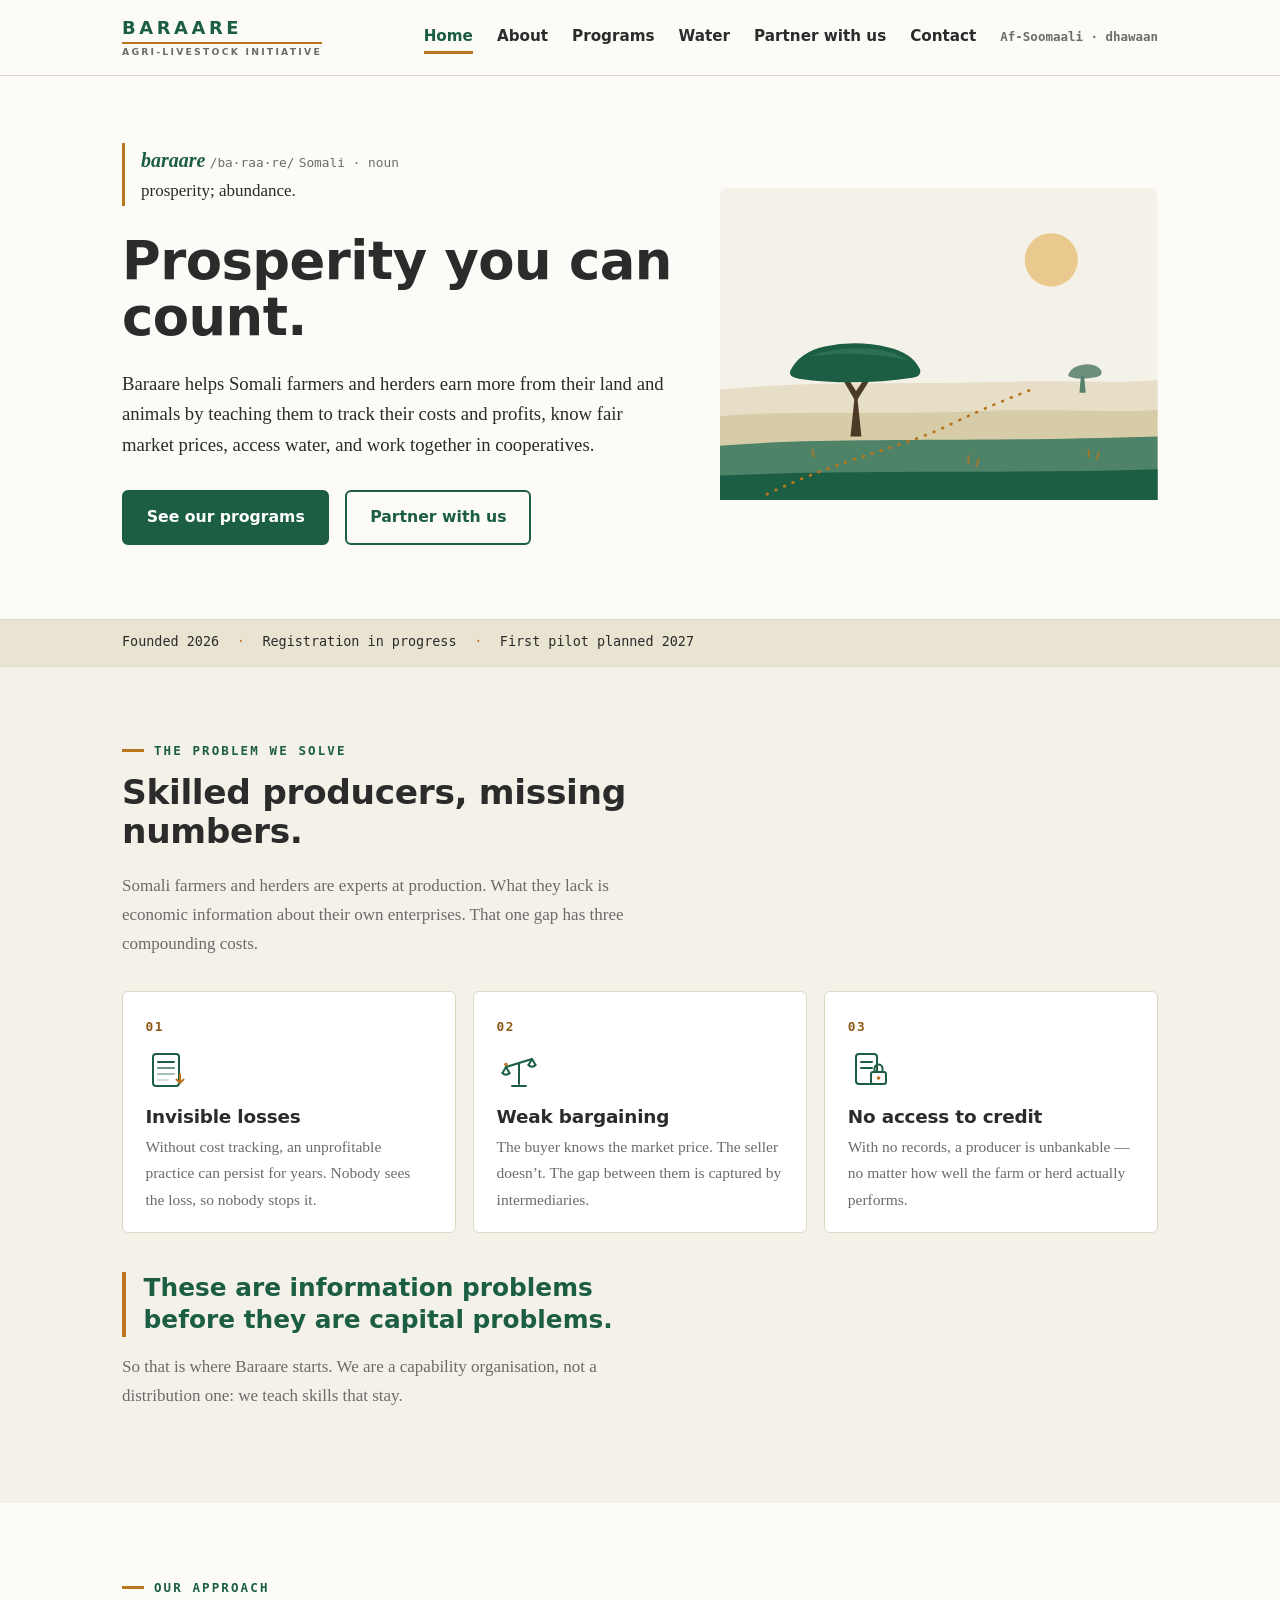
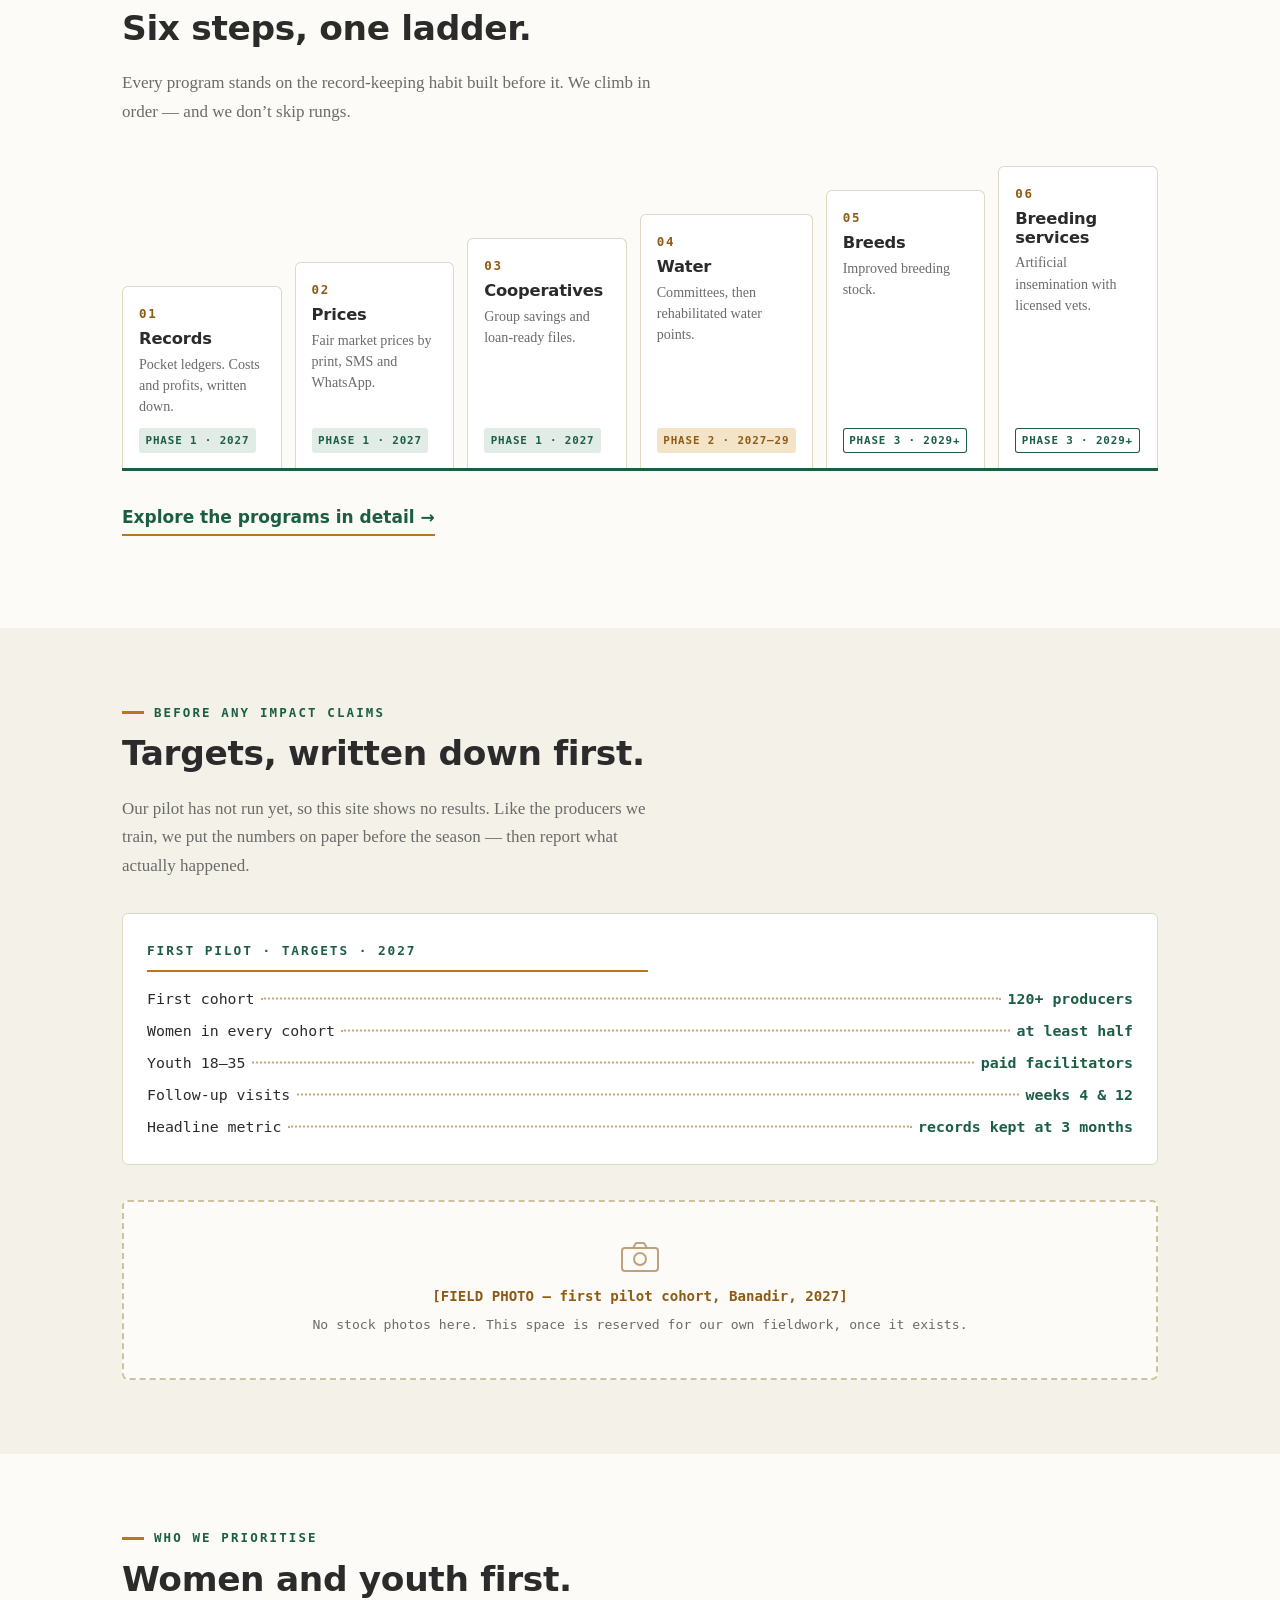
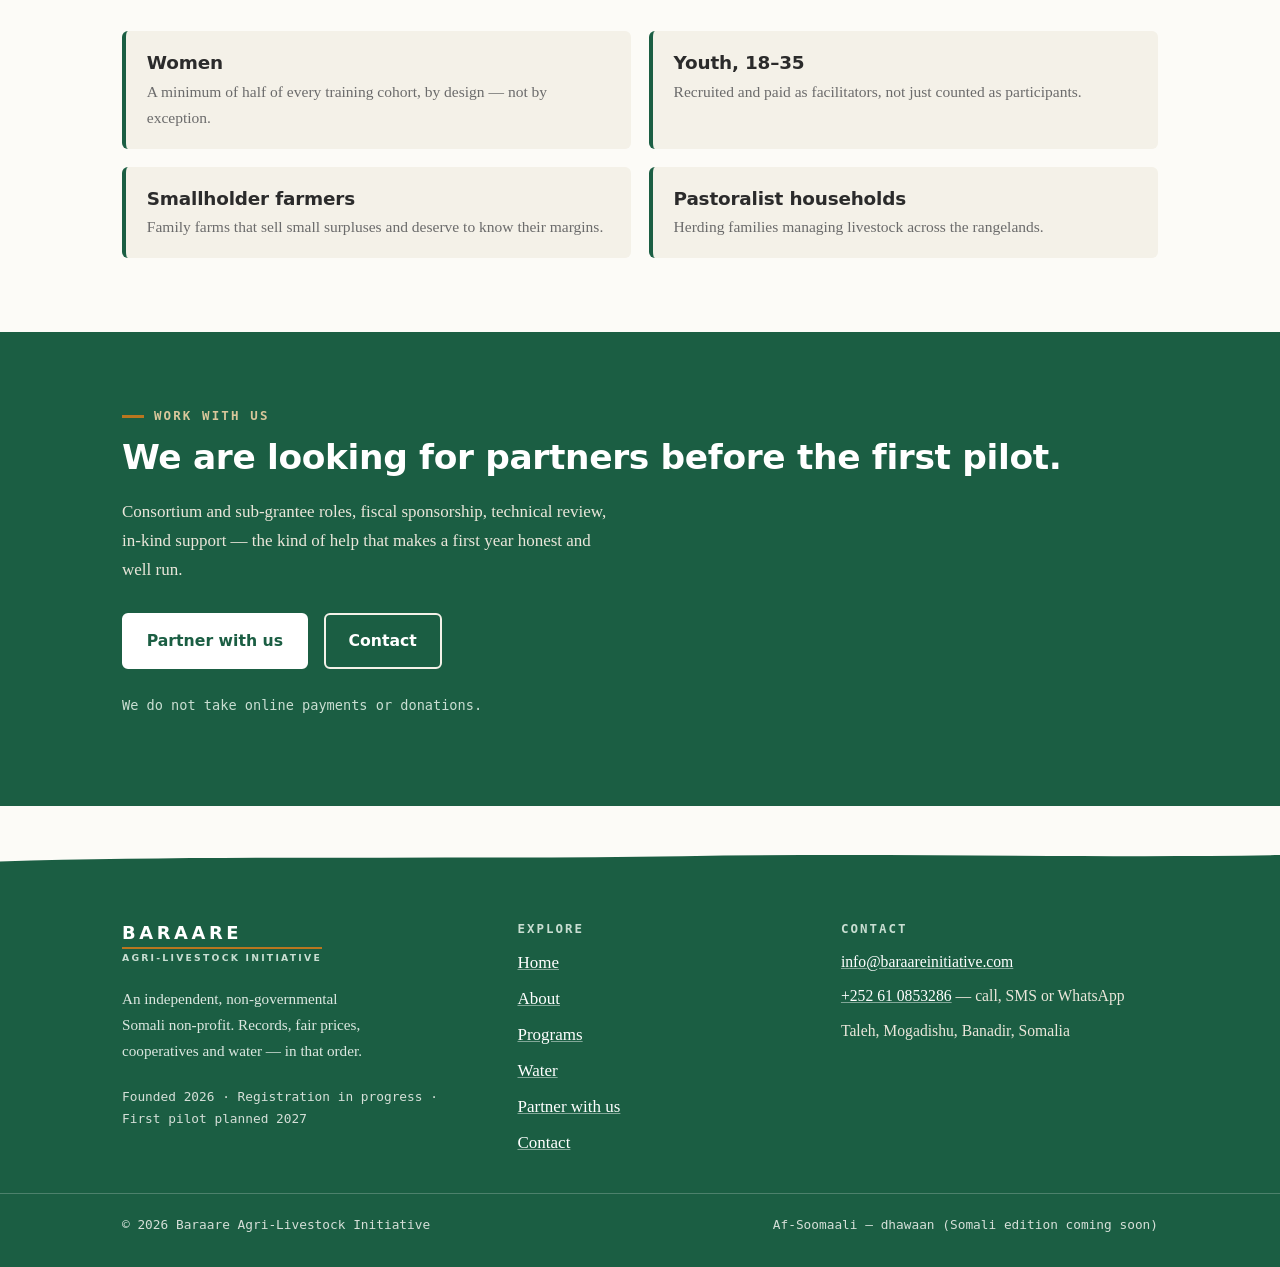
==== commit a347ee10: "Fix contact email: inf@ -> info@baraareinitiative.com Co-Authored-By: Claude Fable 5 <noreply@anthro" ====
--- a/index.html
+++ b/index.html
@@ -310,7 +310,7 @@
       </nav>
       <div class="footer-contact">
         <h3>Contact</h3>
-        <p><a href="mailto:inf@baraareinitiative.com">inf@baraareinitiative.com</a></p>
+        <p><a href="mailto:info@baraareinitiative.com">info@baraareinitiative.com</a></p>
         <p><a href="tel:+252610853286">+252 61 0853286</a> — call, SMS or WhatsApp</p>
         <p>Taleh, Mogadishu, Banadir, Somalia</p>
       </div>
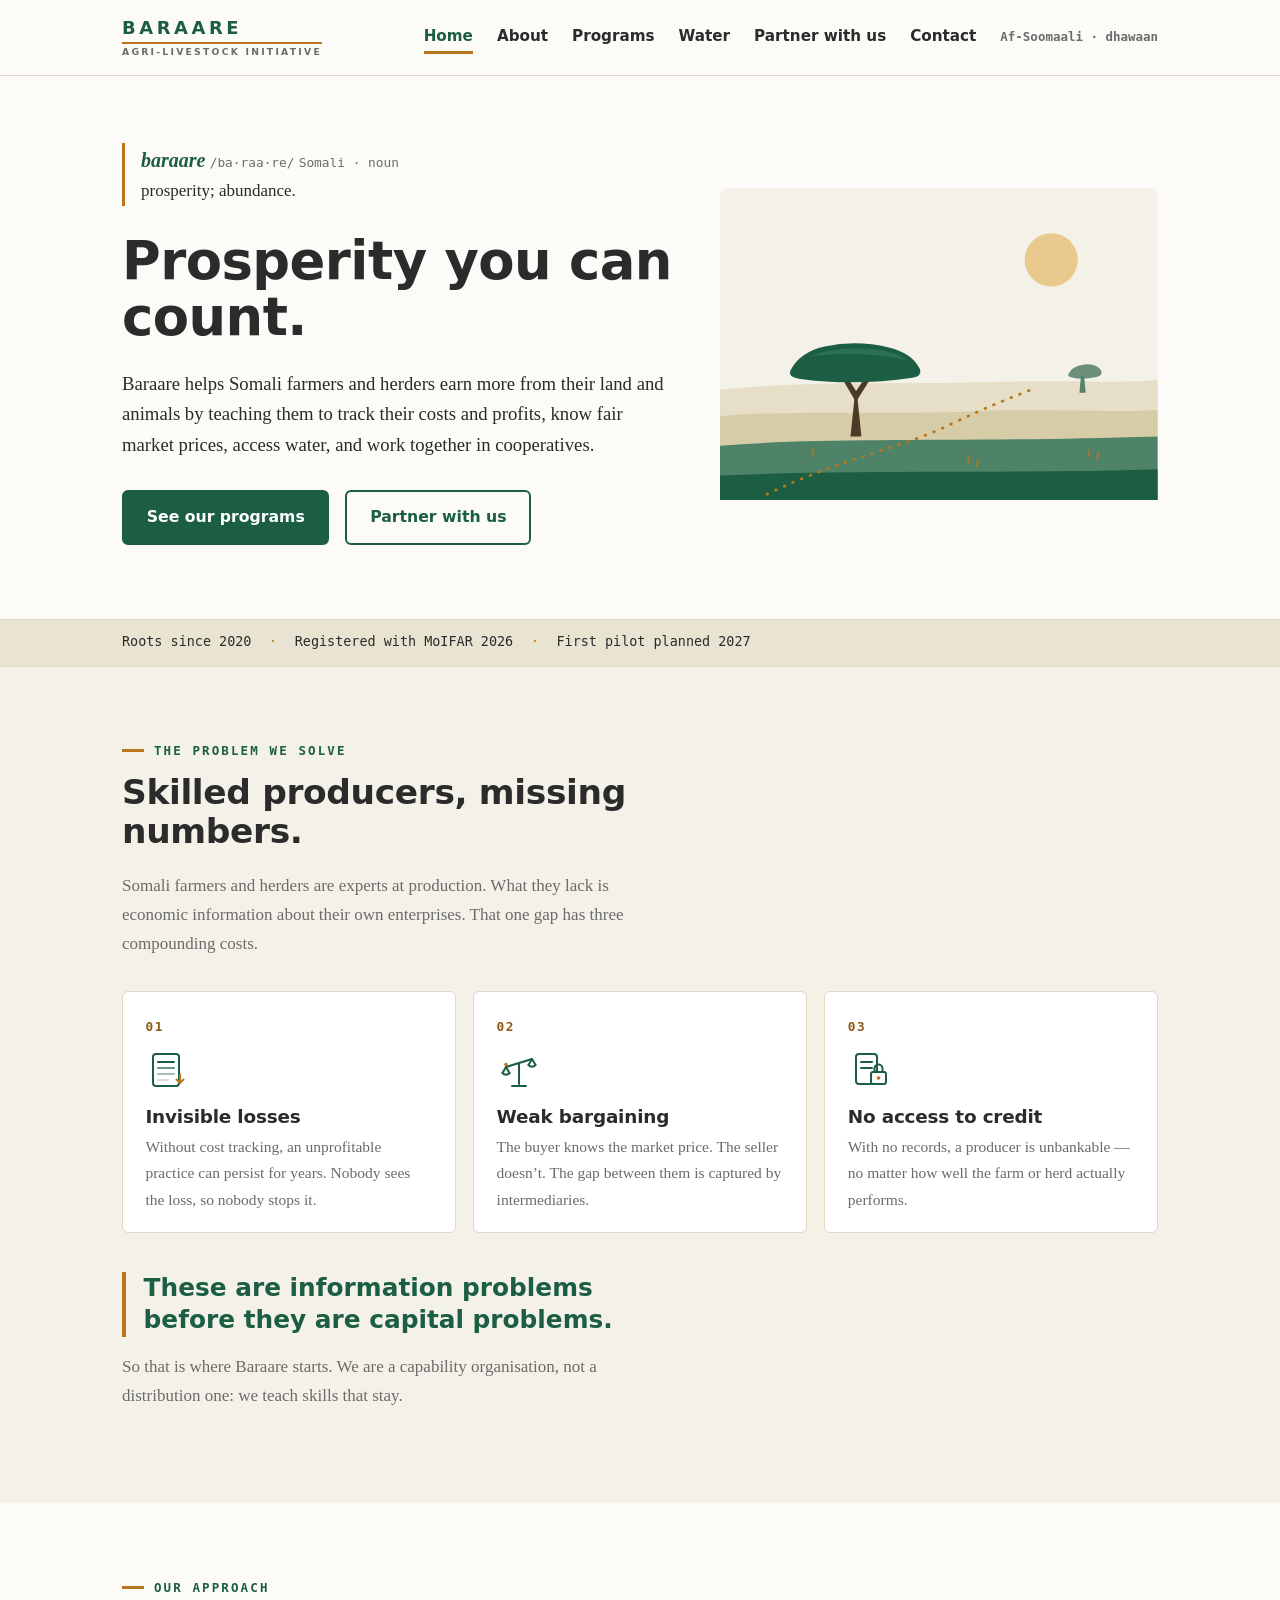
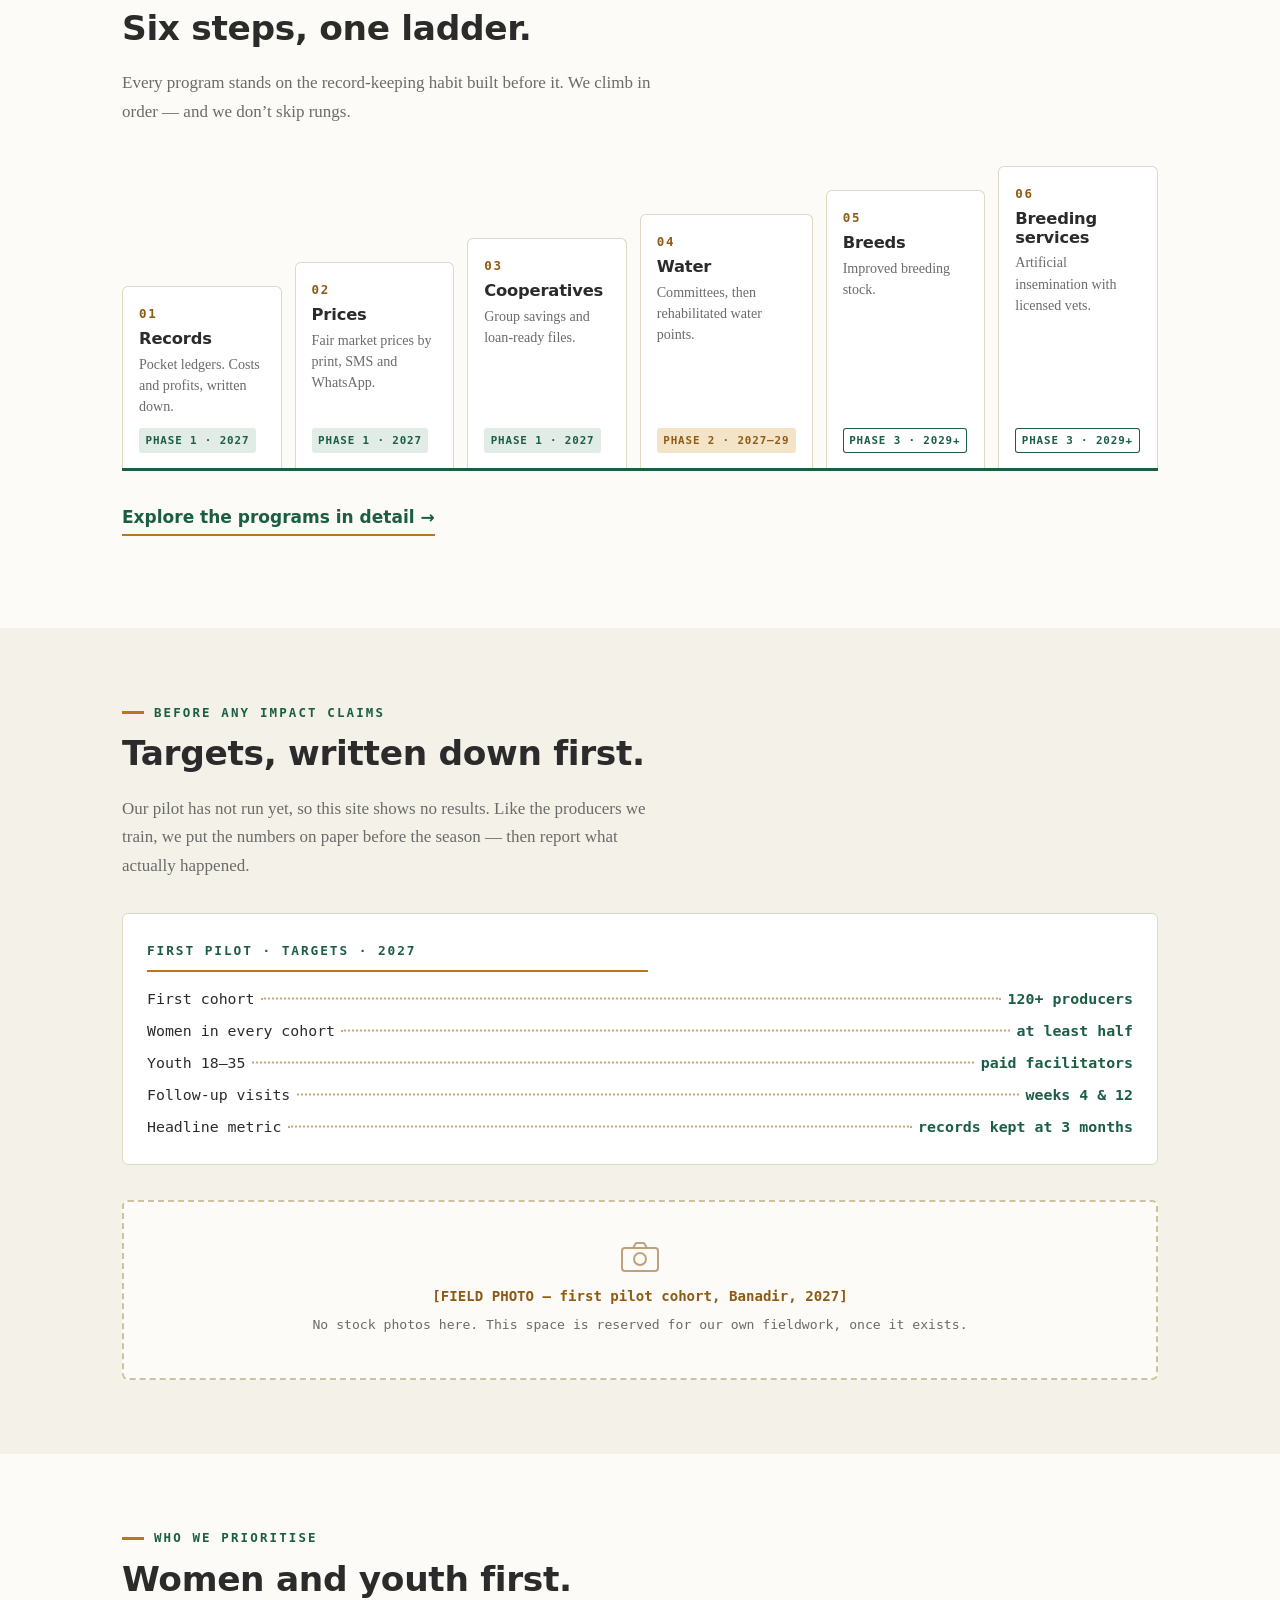
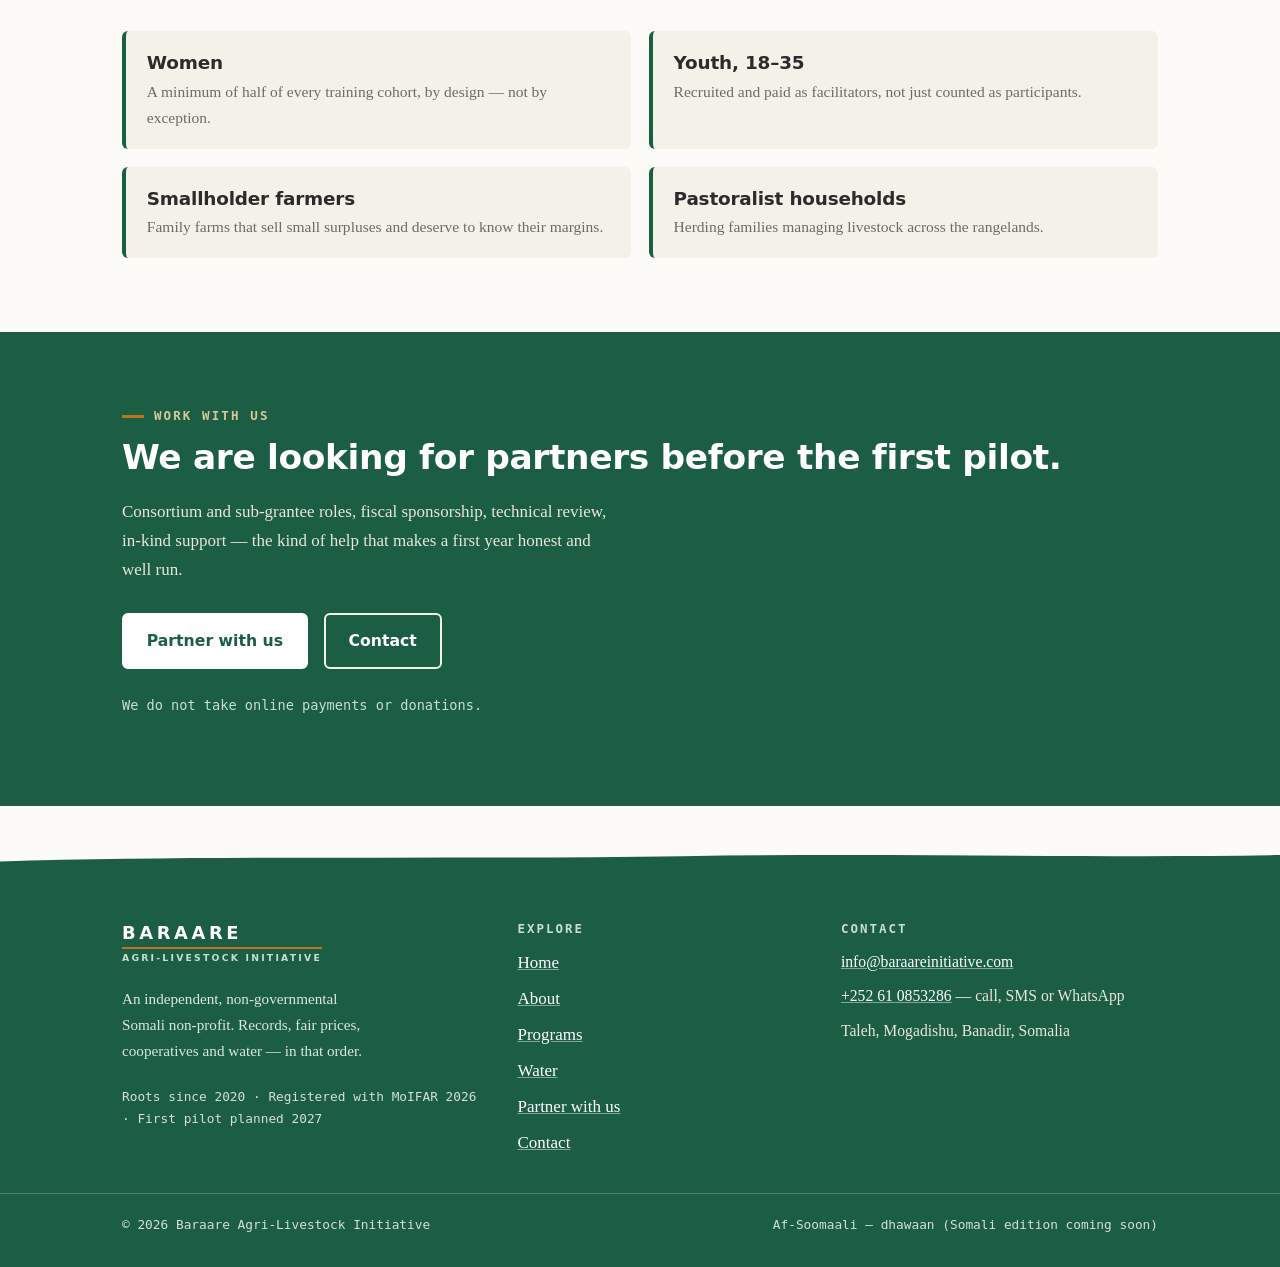
==== commit 955d9e06: "Update status: registered with MoIFAR, 2020 name heritage The organisation is now registered with th" ====
--- a/index.html
+++ b/index.html
@@ -5,13 +5,13 @@
   <script>document.documentElement.classList.add('js');</script>
   <meta name="viewport" content="width=device-width, initial-scale=1">
   <title>Baraare Agri-Livestock Initiative — Prosperity you can count</title>
-  <meta name="description" content="Baraare helps Somali farmers and herders earn more from their land and animals: record-keeping, fair market prices, cooperatives and water. Founded 2026 in Mogadishu; first pilot planned for 2027.">
-  <link rel="canonical" href="https://[DOMAIN]/index.html">
+  <meta name="description" content="Baraare helps Somali farmers and herders earn more from their land and animals: record-keeping, fair market prices, cooperatives and water. Registered in Mogadishu 2026, roots since 2020; first pilot planned for 2027.">
+  <link rel="canonical" href="https://baraare-website.vercel.app/index.html">
   <meta property="og:site_name" content="Baraare Agri-Livestock Initiative">
   <meta property="og:type" content="website">
   <meta property="og:title" content="Baraare Agri-Livestock Initiative — Prosperity you can count">
-  <meta property="og:description" content="Records, fair prices, cooperatives and water for Somali farmers and herders. Founded 2026 · Registration in progress · First pilot planned 2027.">
-  <meta property="og:url" content="https://[DOMAIN]/index.html">
+  <meta property="og:description" content="Records, fair prices, cooperatives and water for Somali farmers and herders. Roots since 2020 · Registered with MoIFAR 2026 · First pilot planned 2027.">
+  <meta property="og:url" content="https://baraare-website.vercel.app/index.html">
   <meta name="theme-color" content="#1B5E43">
   <link rel="icon" type="image/svg+xml" href="favicon.svg">
   <link rel="stylesheet" href="css/style.css">
@@ -96,8 +96,8 @@
     <div class="status-strip" role="note" aria-label="Organisation status">
       <div class="wrap">
         <p>
-          <span>Founded 2026</span><span class="sep" aria-hidden="true">·</span>
-          <span>Registration in progress</span><span class="sep" aria-hidden="true">·</span>
+          <span>Roots since 2020</span><span class="sep" aria-hidden="true">·</span>
+          <span>Registered with MoIFAR 2026</span><span class="sep" aria-hidden="true">·</span>
           <span>First pilot planned 2027</span>
         </p>
       </div>
@@ -295,7 +295,7 @@
           <span class="wordmark-desc">Agri-Livestock Initiative</span>
         </span>
         <p class="footer-tag">An independent, non-governmental Somali non-profit. Records, fair prices, cooperatives and water — in that order.</p>
-        <p class="footer-status">Founded 2026 · Registration in progress · First pilot planned 2027</p>
+        <p class="footer-status">Roots since 2020 · Registered with MoIFAR 2026 · First pilot planned 2027</p>
       </div>
       <nav class="footer-nav" aria-label="Footer">
         <h3>Explore</h3>
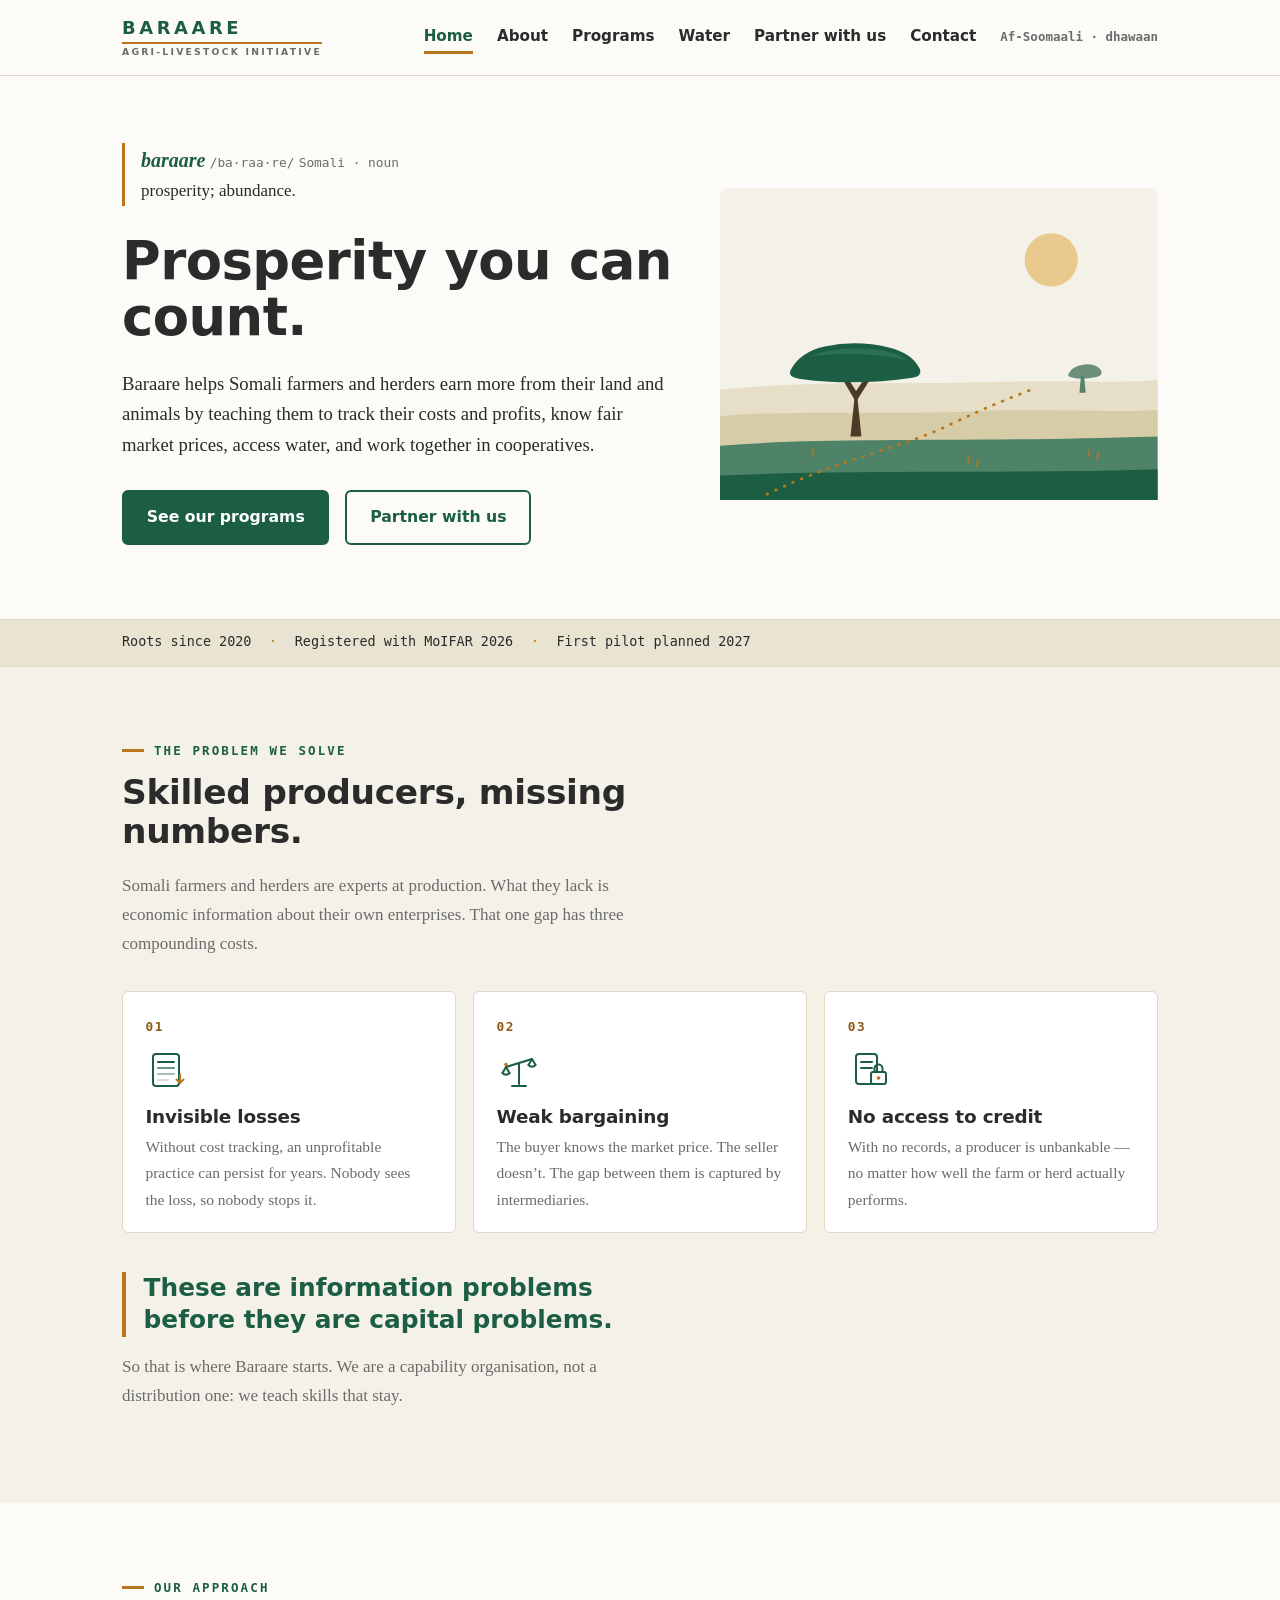
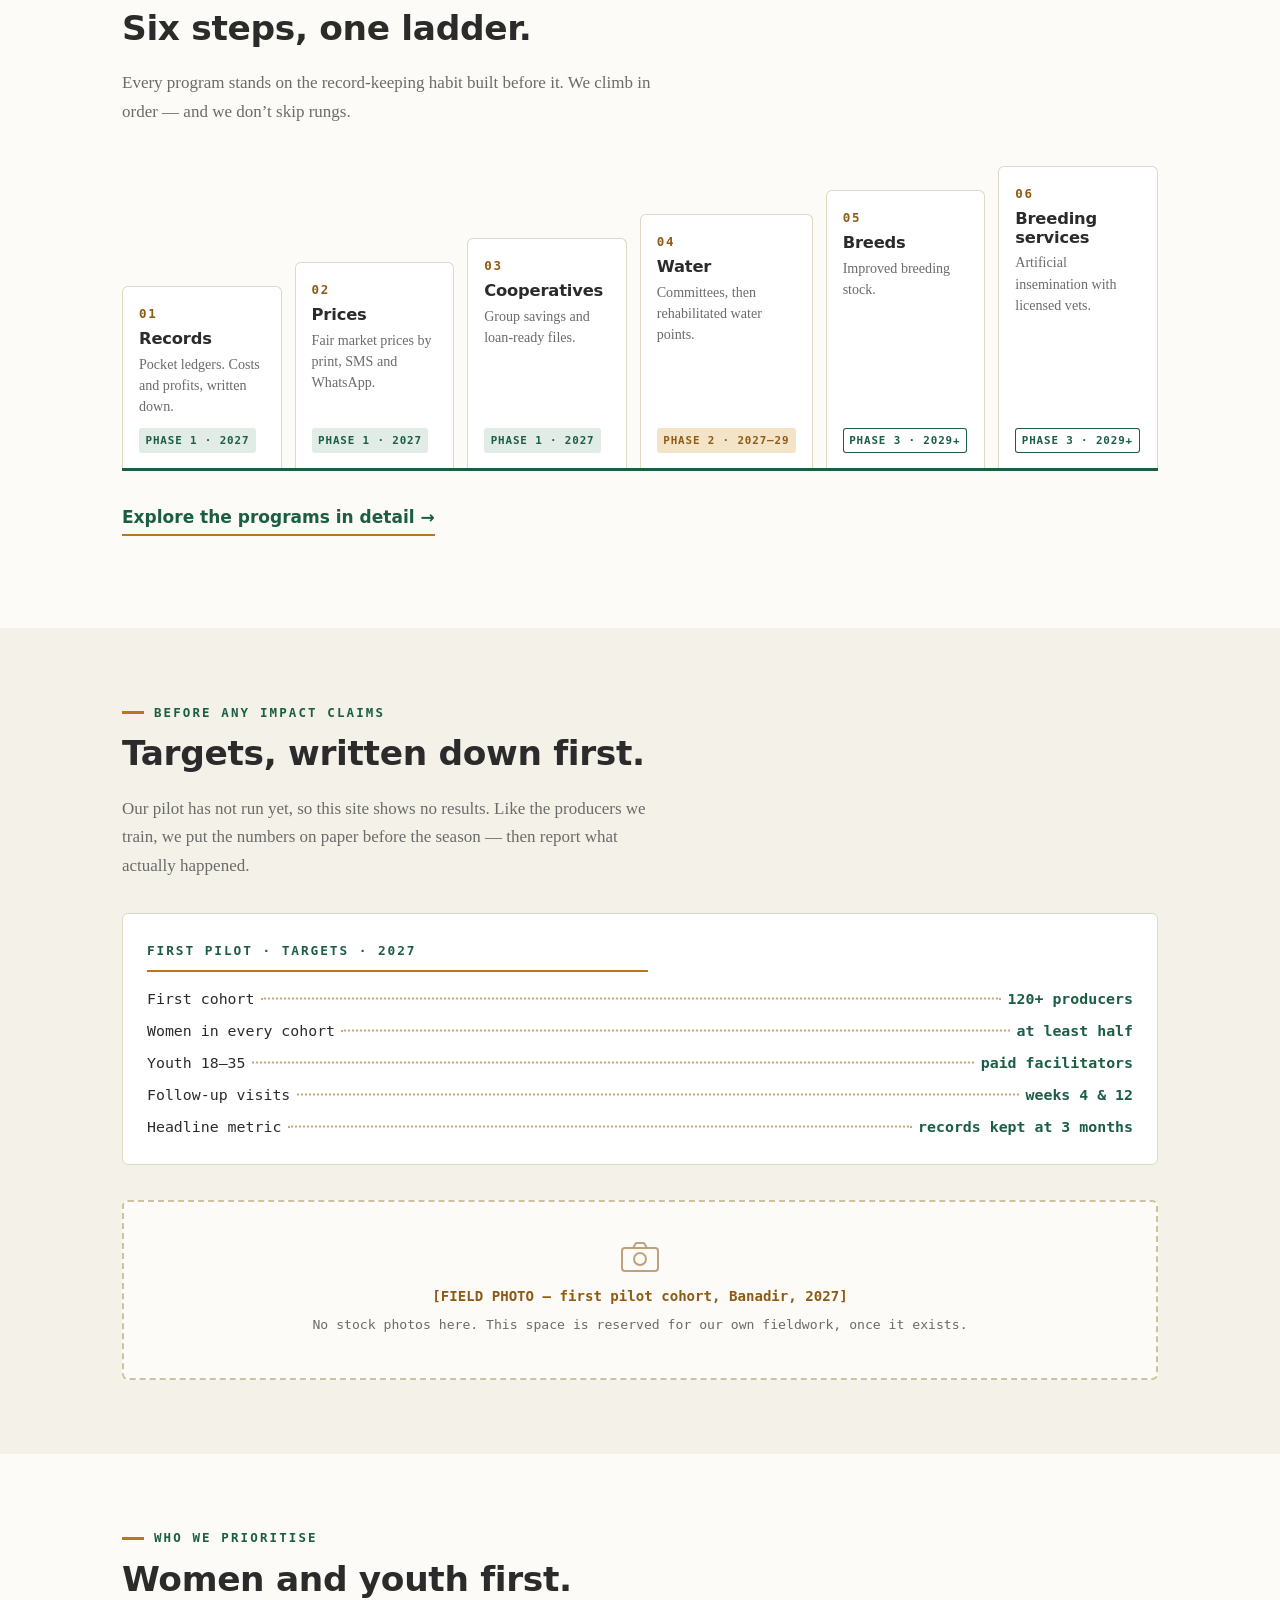
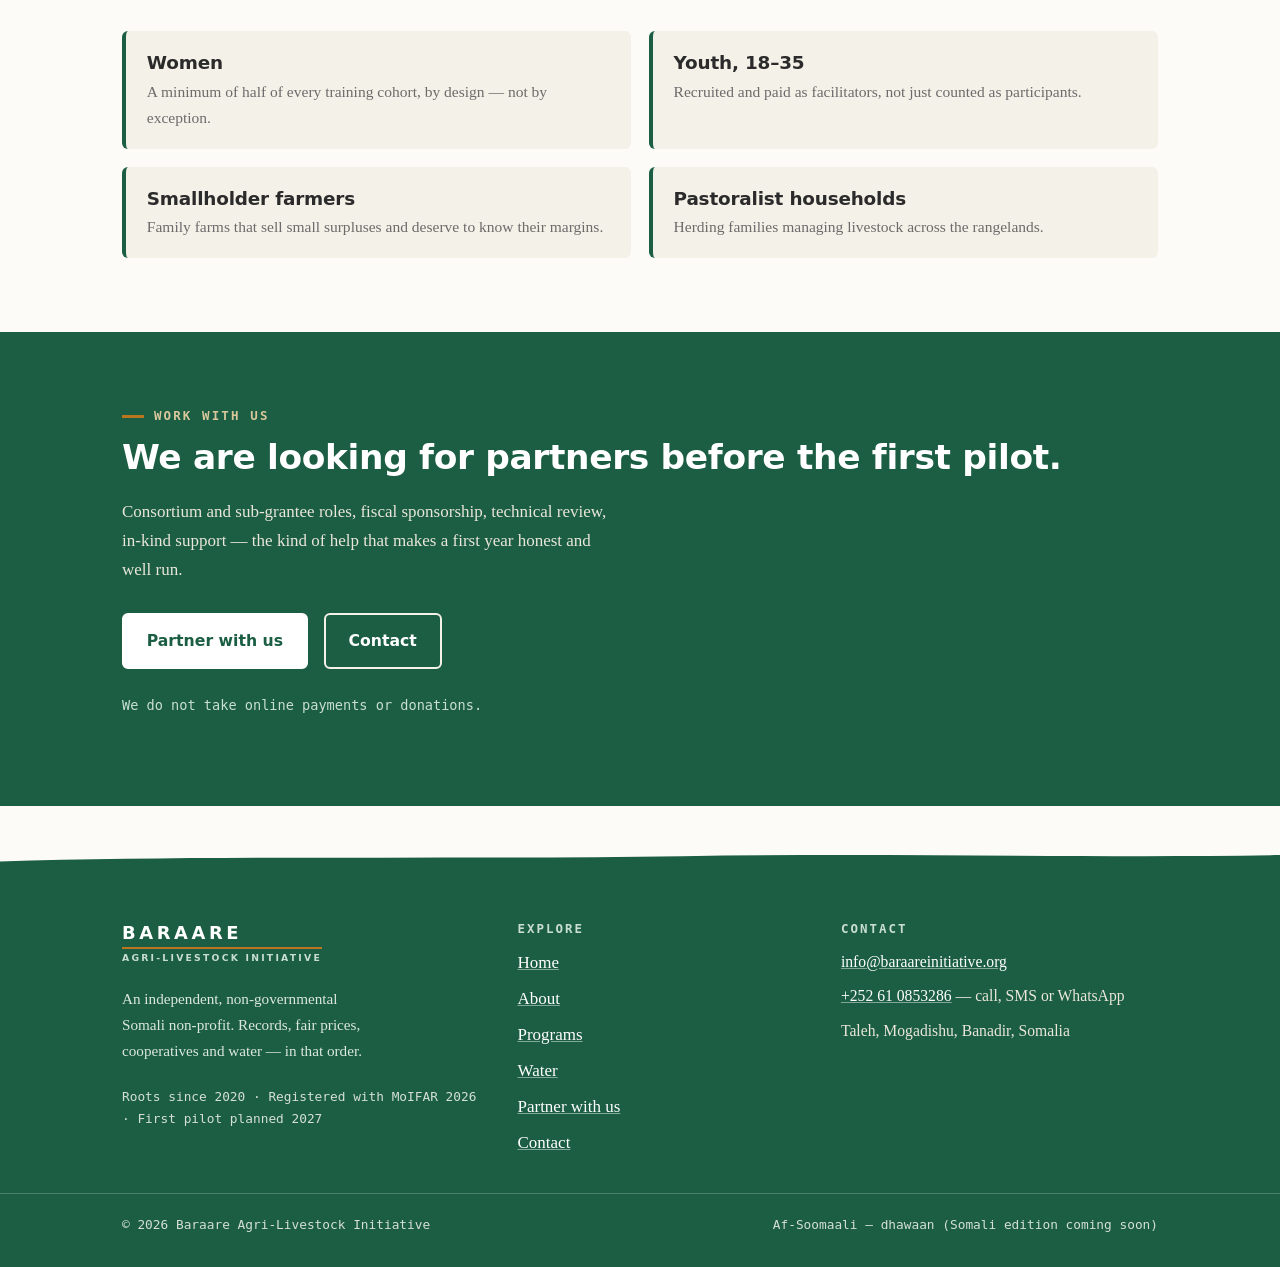
==== commit 952e715a: "Move site to baraareinitiative.org Point the canonical and og:url tags, sitemap.xml and robots.txt a" ====
--- a/index.html
+++ b/index.html
@@ -6,12 +6,12 @@
   <meta name="viewport" content="width=device-width, initial-scale=1">
   <title>Baraare Agri-Livestock Initiative — Prosperity you can count</title>
   <meta name="description" content="Baraare helps Somali farmers and herders earn more from their land and animals: record-keeping, fair market prices, cooperatives and water. Registered in Mogadishu 2026, roots since 2020; first pilot planned for 2027.">
-  <link rel="canonical" href="https://baraare-website.vercel.app/index.html">
+  <link rel="canonical" href="https://baraareinitiative.org/index.html">
   <meta property="og:site_name" content="Baraare Agri-Livestock Initiative">
   <meta property="og:type" content="website">
   <meta property="og:title" content="Baraare Agri-Livestock Initiative — Prosperity you can count">
   <meta property="og:description" content="Records, fair prices, cooperatives and water for Somali farmers and herders. Roots since 2020 · Registered with MoIFAR 2026 · First pilot planned 2027.">
-  <meta property="og:url" content="https://baraare-website.vercel.app/index.html">
+  <meta property="og:url" content="https://baraareinitiative.org/index.html">
   <meta name="theme-color" content="#1B5E43">
   <link rel="icon" type="image/svg+xml" href="favicon.svg">
   <link rel="stylesheet" href="css/style.css">
@@ -310,7 +310,7 @@
       </nav>
       <div class="footer-contact">
         <h3>Contact</h3>
-        <p><a href="mailto:info@baraareinitiative.com">info@baraareinitiative.com</a></p>
+        <p><a href="mailto:info@baraareinitiative.org">info@baraareinitiative.org</a></p>
         <p><a href="tel:+252610853286">+252 61 0853286</a> — call, SMS or WhatsApp</p>
         <p>Taleh, Mogadishu, Banadir, Somalia</p>
       </div>
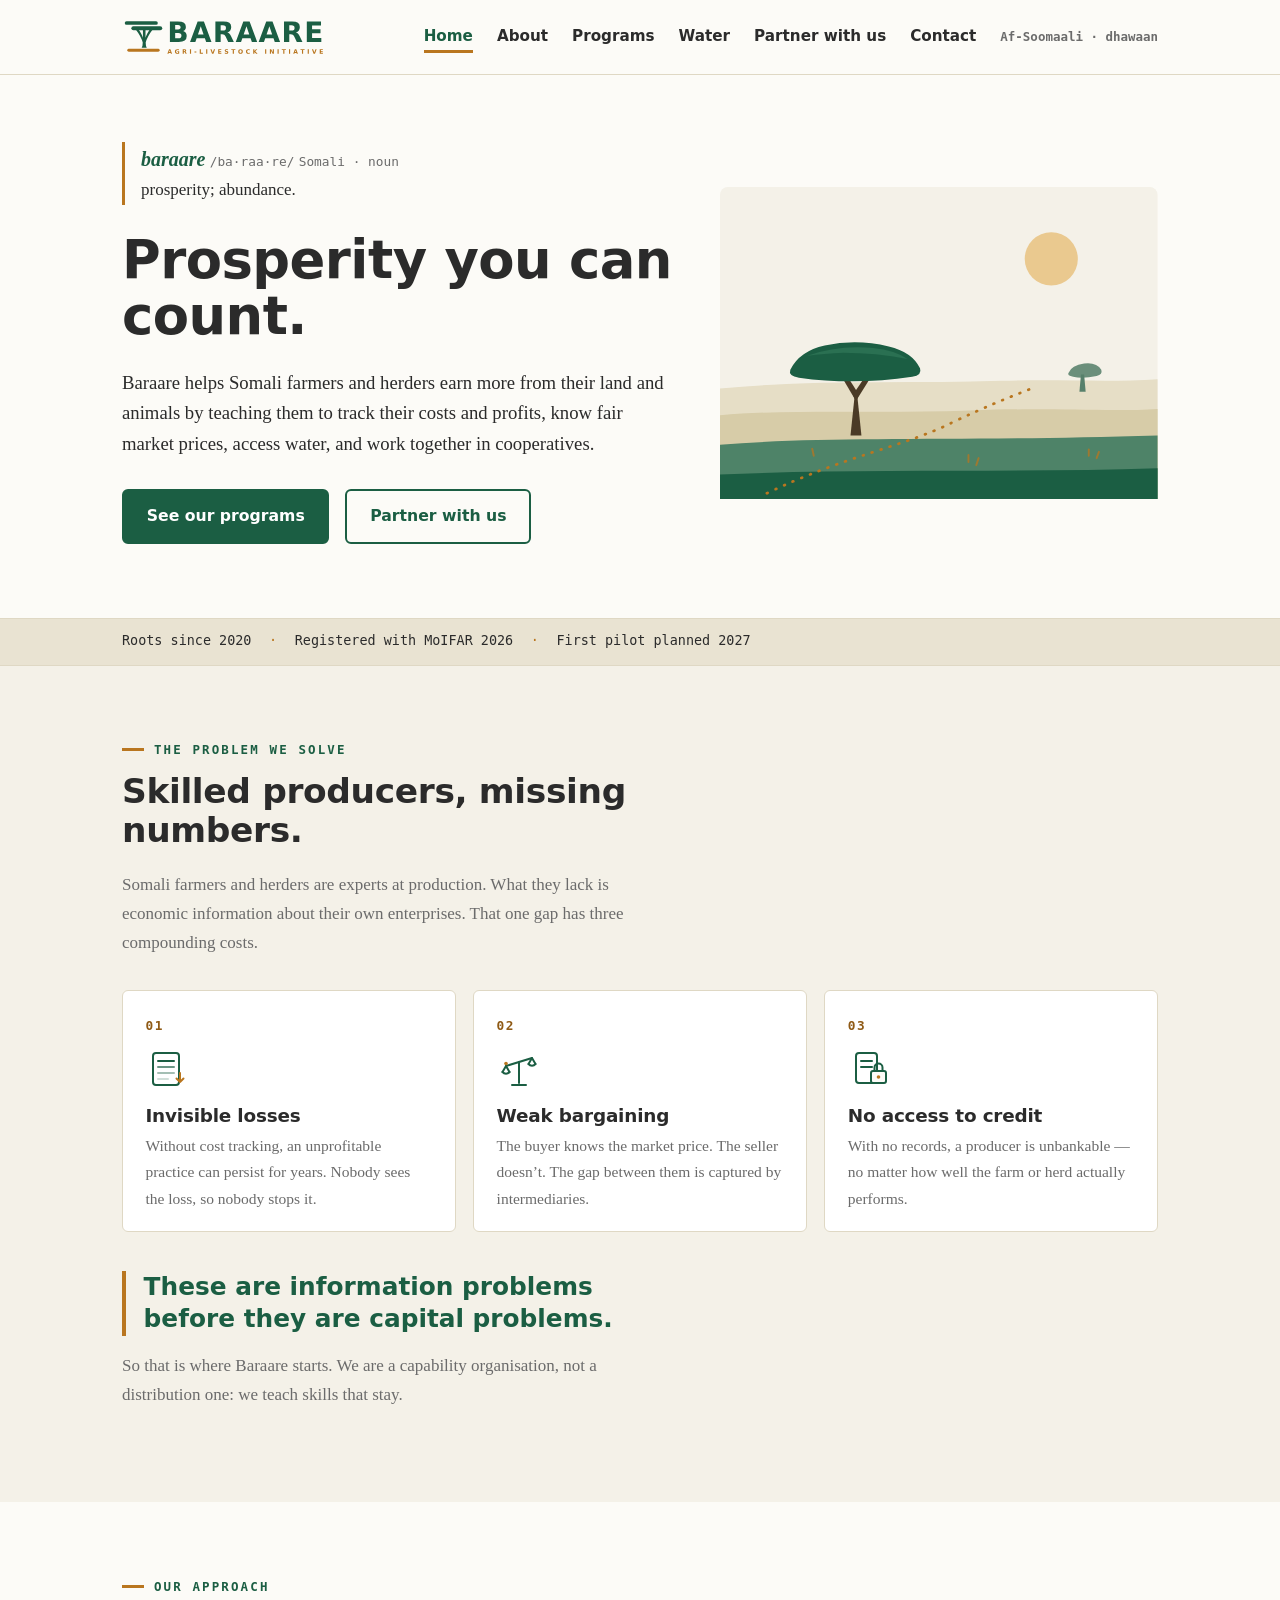
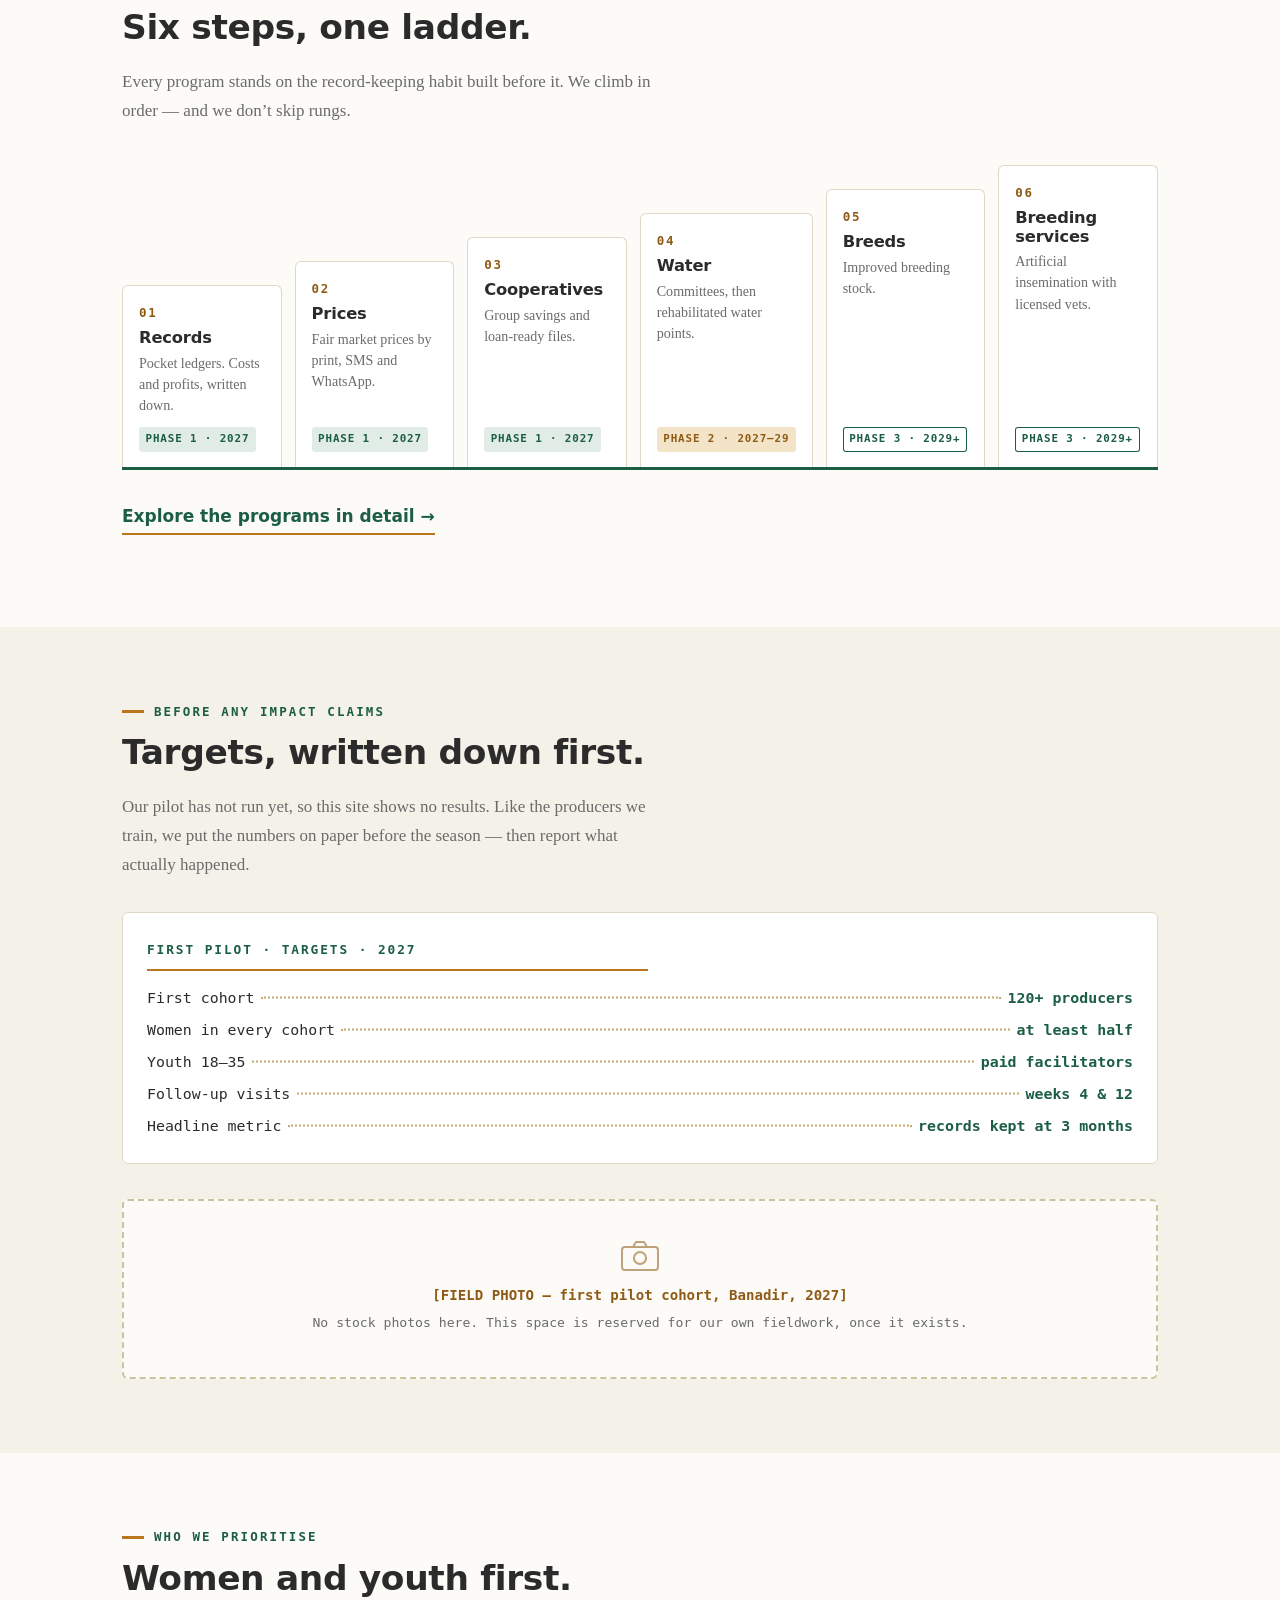
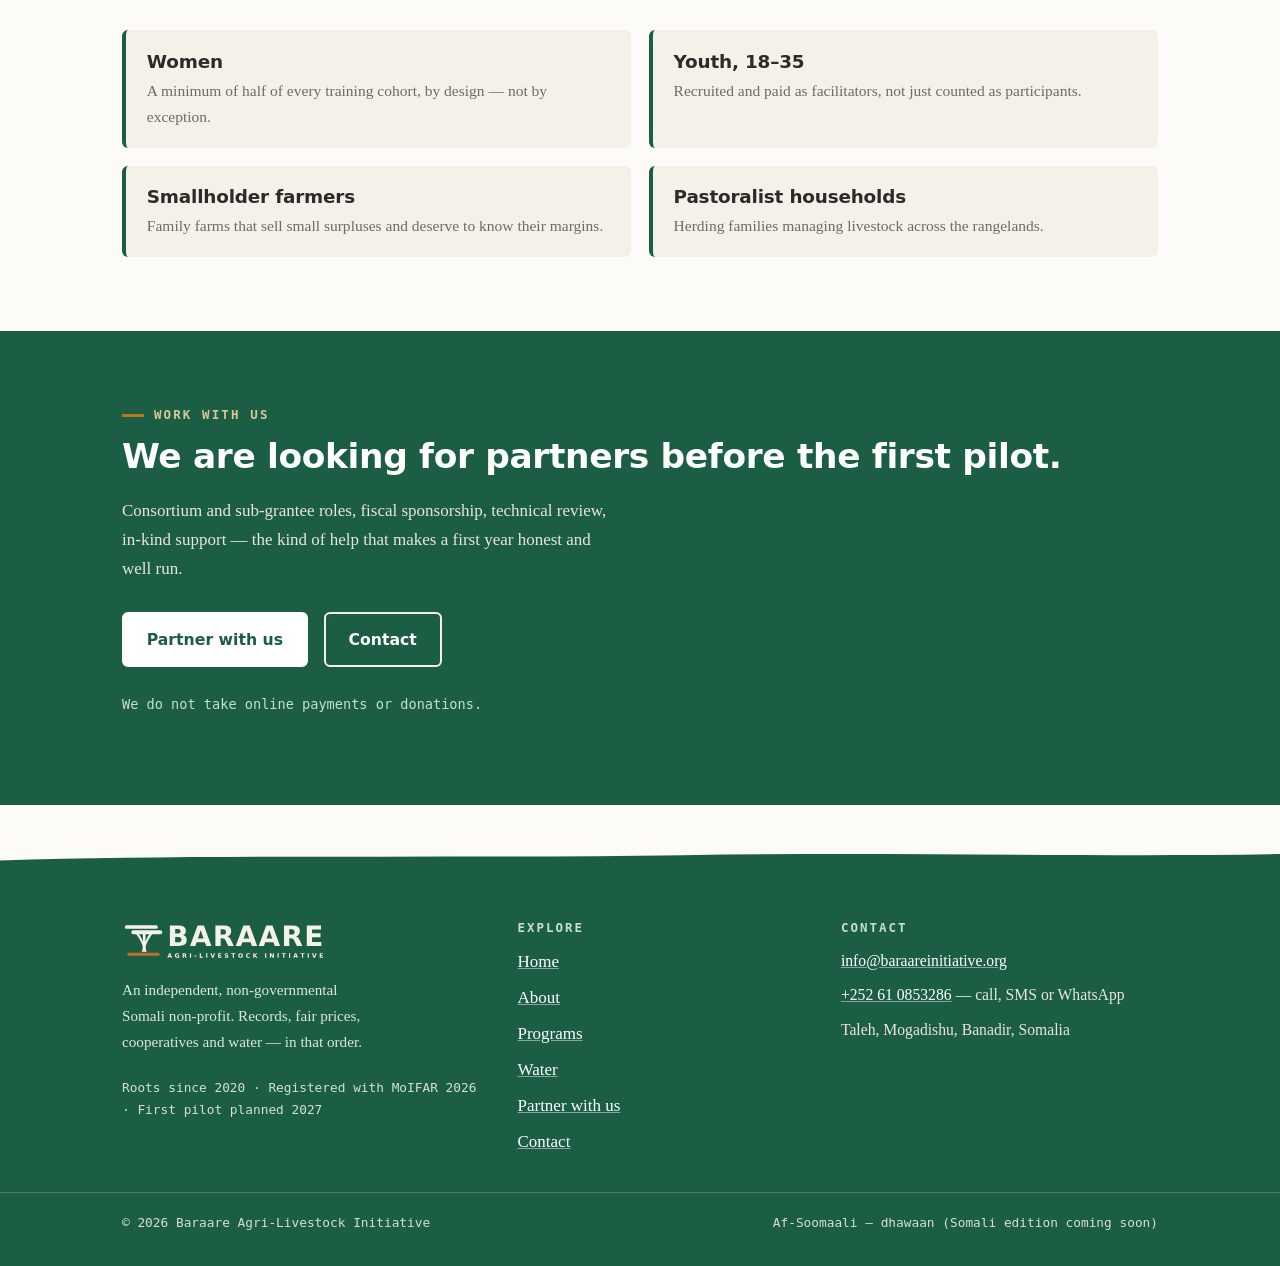
==== commit 72b361b2: "Use the new Baraare logo from the logo kit Header shows the full-colour horizontal lockup and the fo" ====
--- a/index.html
+++ b/index.html
@@ -13,7 +13,9 @@
   <meta property="og:description" content="Records, fair prices, cooperatives and water for Somali farmers and herders. Roots since 2020 · Registered with MoIFAR 2026 · First pilot planned 2027.">
   <meta property="og:url" content="https://baraareinitiative.org/index.html">
   <meta name="theme-color" content="#1B5E43">
+  <link rel="icon" href="favicon.ico" sizes="32x32">
   <link rel="icon" type="image/svg+xml" href="favicon.svg">
+  <link rel="apple-touch-icon" href="apple-touch-icon.png">
   <link rel="stylesheet" href="css/style.css">
   <script src="js/nav.js" defer></script>
 </head>
@@ -22,10 +24,7 @@
 
   <header class="site-header">
     <div class="wrap header-bar">
-      <a class="wordmark" href="index.html">
-        <span class="wordmark-name">BARAARE</span>
-        <span class="wordmark-desc">Agri-Livestock Initiative</span>
-      </a>
+      <a class="wordmark" href="index.html"><img class="logo" src="img/baraare-horizontal.svg" alt="Baraare Agri-Livestock Initiative, home" width="203" height="40"></a>
       <button class="nav-toggle" type="button" aria-expanded="false" aria-controls="site-nav">
         <span class="bars" aria-hidden="true"><span></span><span></span><span></span></span>
         Menu
@@ -290,10 +289,7 @@
   <footer class="site-footer">
     <div class="wrap footer-grid">
       <div class="footer-brand">
-        <span class="wordmark" aria-hidden="false">
-          <span class="wordmark-name">BARAARE</span>
-          <span class="wordmark-desc">Agri-Livestock Initiative</span>
-        </span>
+        <img class="logo" src="img/baraare-horizontal-reversed.svg" alt="Baraare Agri-Livestock Initiative" width="203" height="40">
         <p class="footer-tag">An independent, non-governmental Somali non-profit. Records, fair prices, cooperatives and water — in that order.</p>
         <p class="footer-status">Roots since 2020 · Registered with MoIFAR 2026 · First pilot planned 2027</p>
       </div>
--- a/css/style.css
+++ b/css/style.css
@@ -675,6 +675,8 @@
 
 .founder-card p { max-width: none; margin-bottom: 0; }
 
+.founder-role:last-child { margin-bottom: 0; }
+
 /* ---------- Programs: phases ---------- */
 
 .phase {
@@ -886,3 +888,8 @@
 .page-intro .lede { color: var(--ink); max-width: 62ch; }
 
 @media (min-width: 980px) { .page-intro { padding: 4rem 0 .8rem; } }
+
+/* ---------- Logo (from 10_Logo_Kit; keep at least 160px wide) ---------- */
+.logo { display: block; width: auto; height: 40px; }
+.footer-brand .logo { margin-bottom: 1rem; }
+@media (max-width: 400px) { .site-header .logo { height: 36px; } }
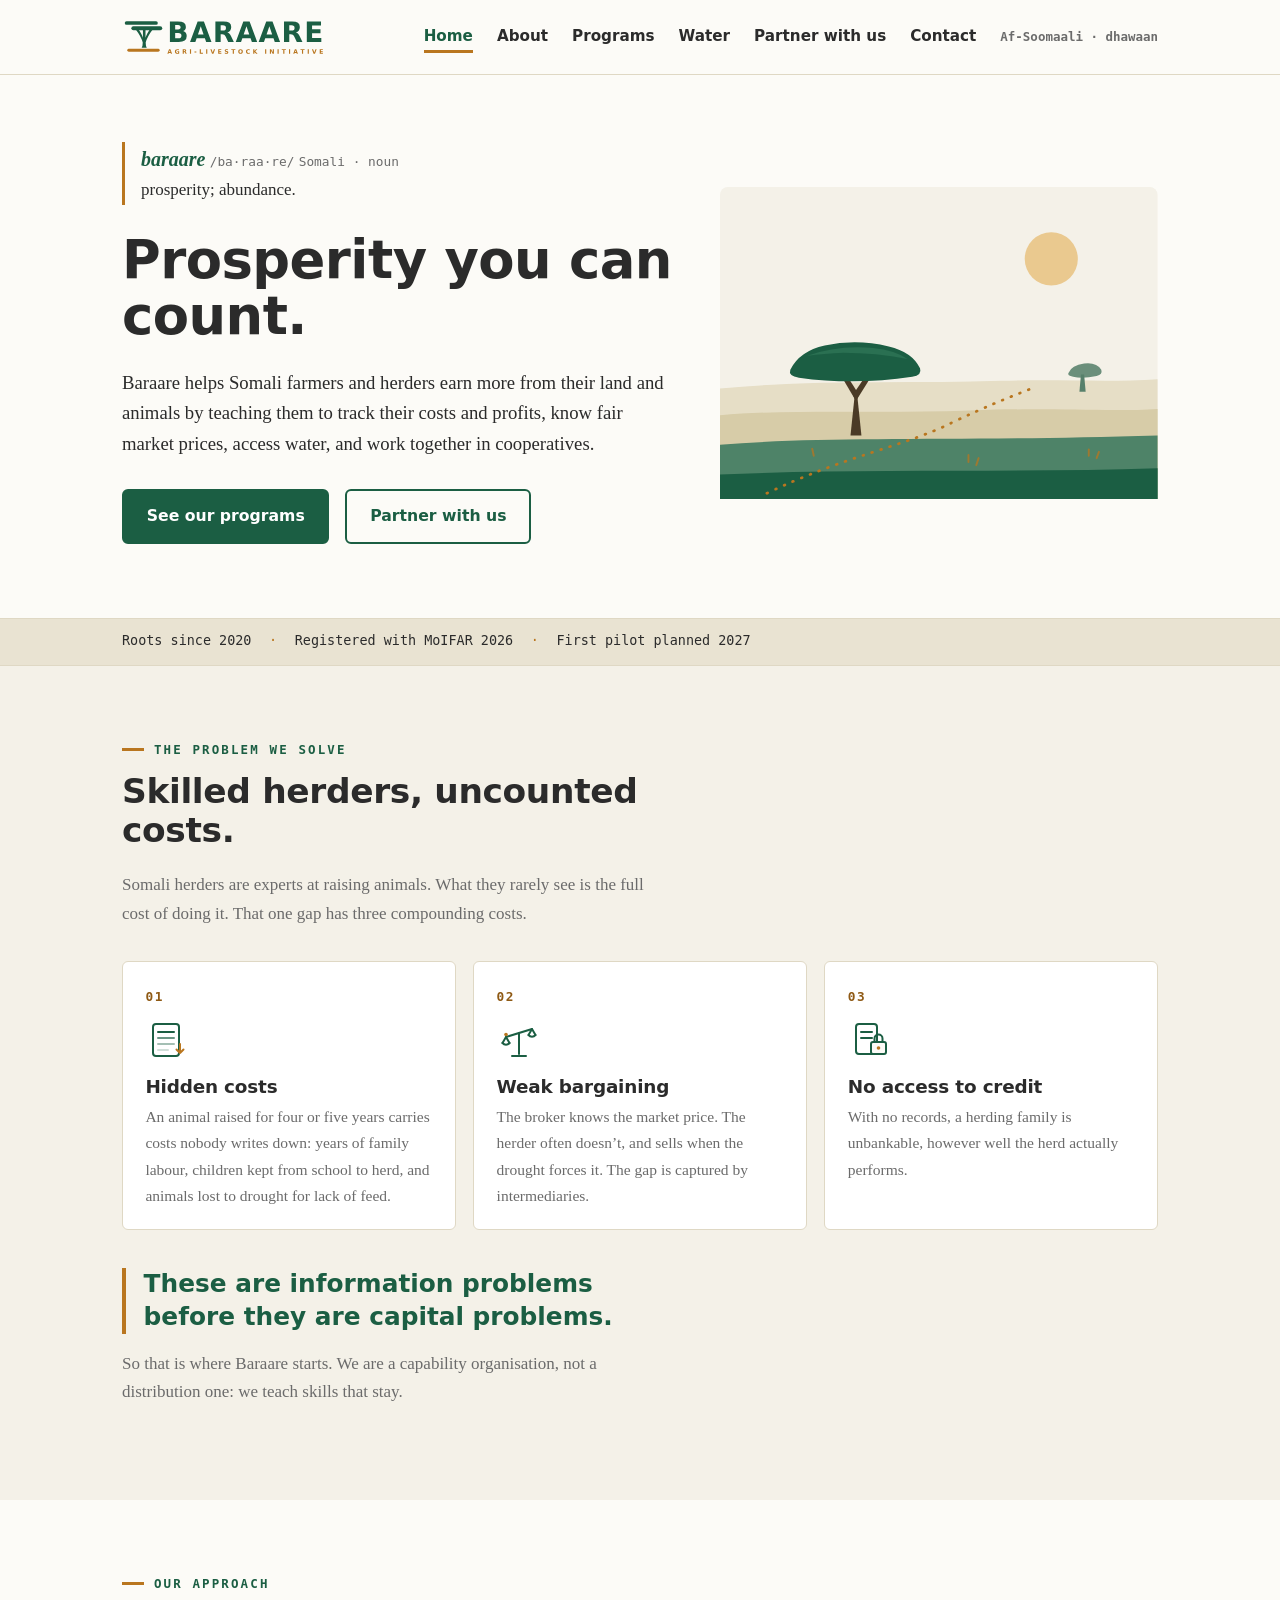
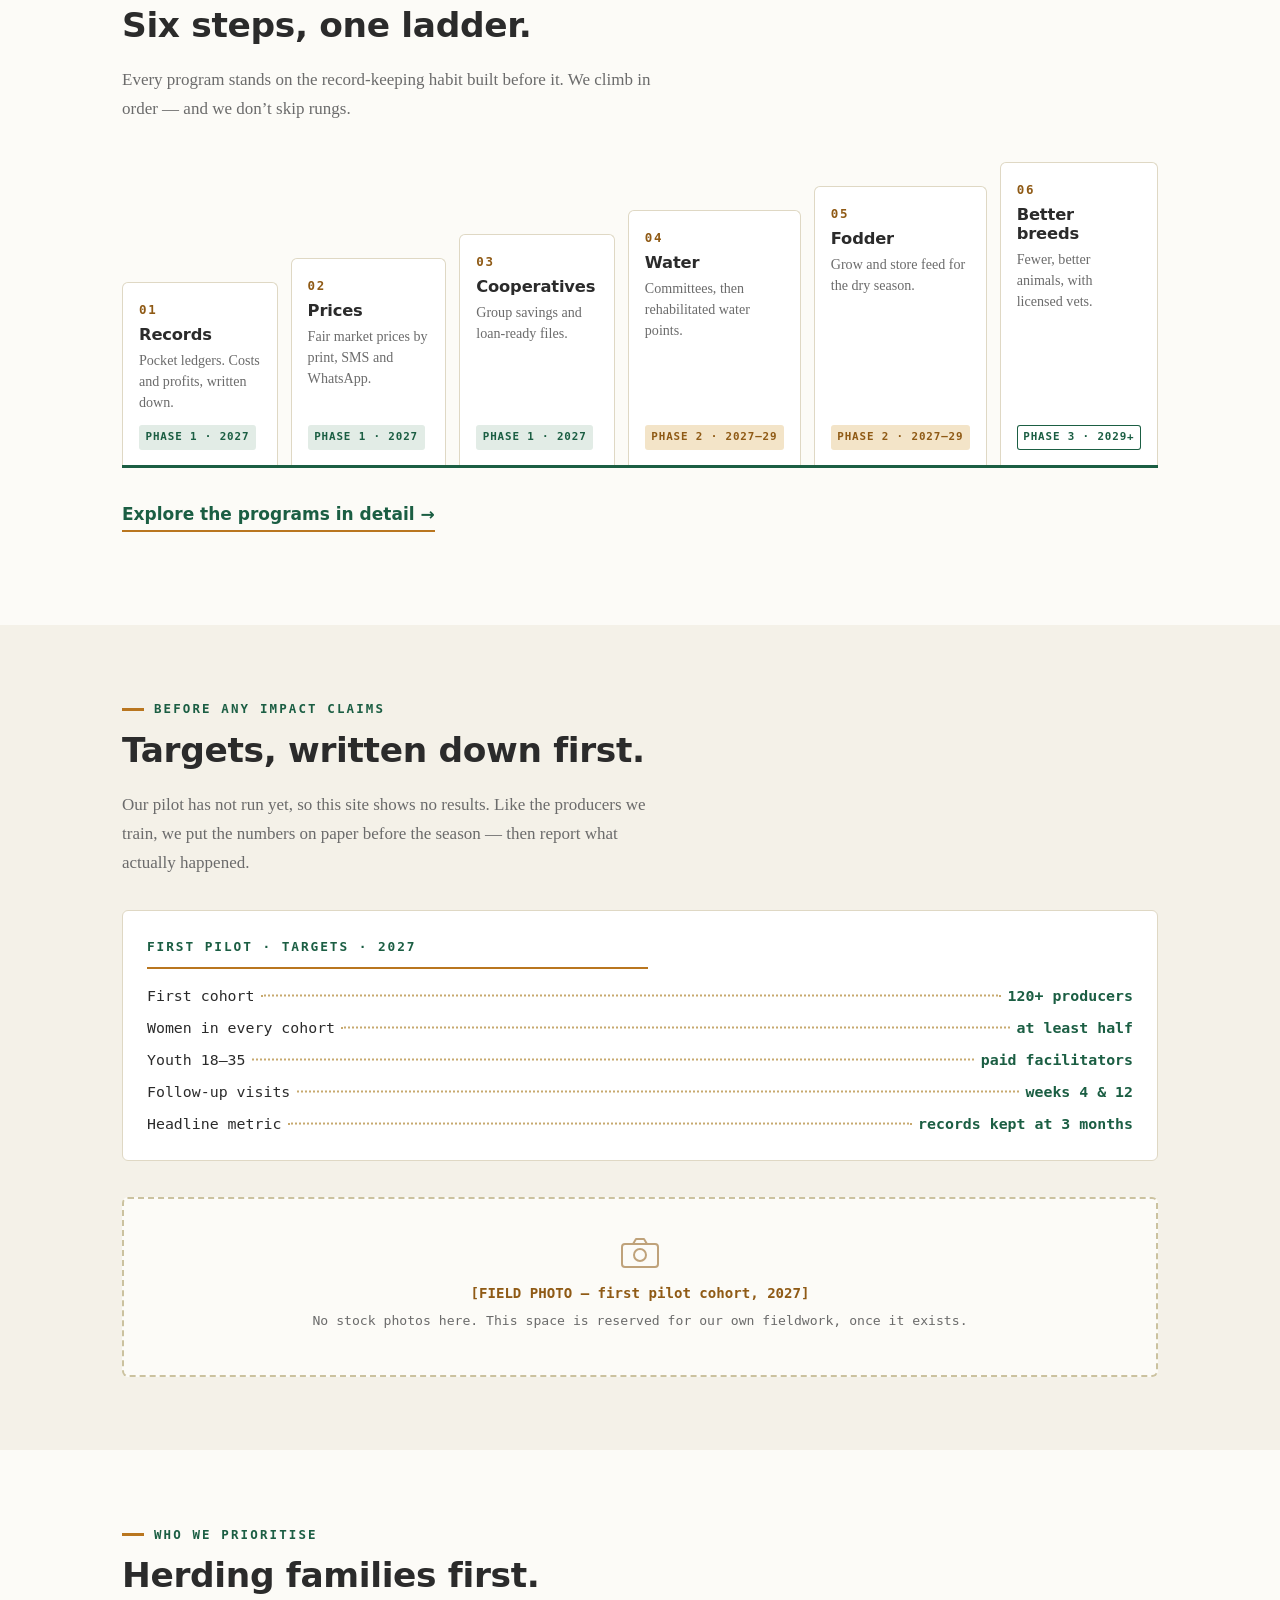
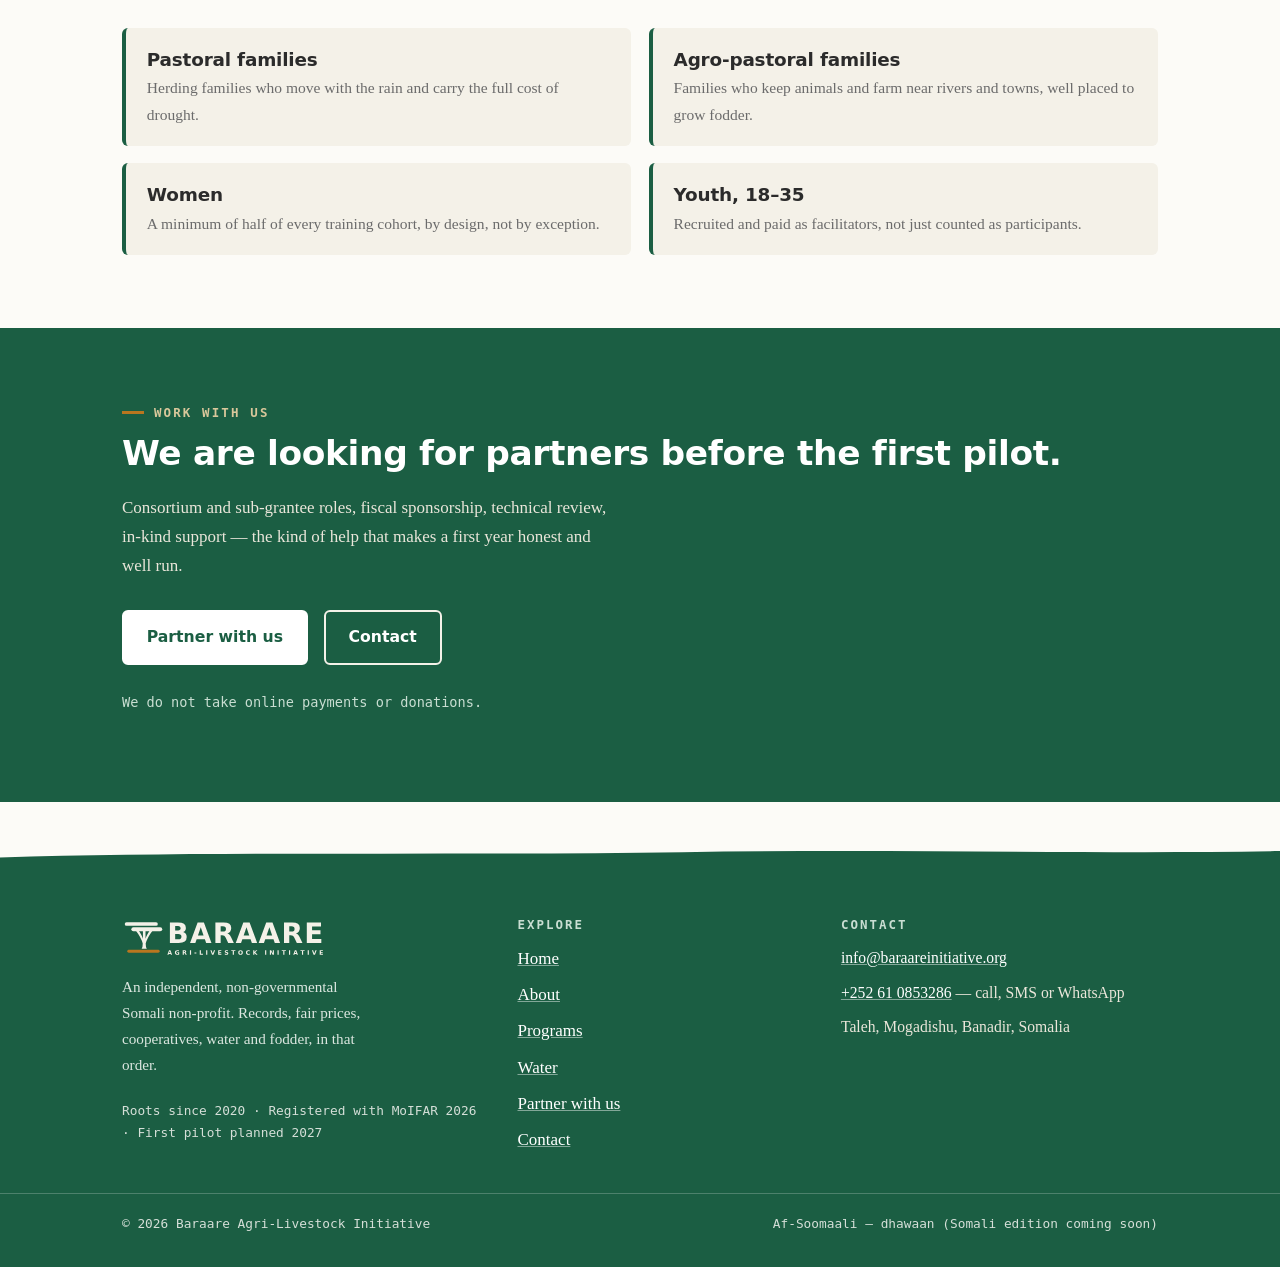
==== commit 5c128fbd: "Refocus the site on pastoral and agro-pastoral families - Problem section now names the hidden costs" ====
--- a/index.html
+++ b/index.html
@@ -5,13 +5,18 @@
   <script>document.documentElement.classList.add('js');</script>
   <meta name="viewport" content="width=device-width, initial-scale=1">
   <title>Baraare Agri-Livestock Initiative — Prosperity you can count</title>
-  <meta name="description" content="Baraare helps Somali farmers and herders earn more from their land and animals: record-keeping, fair market prices, cooperatives and water. Registered in Mogadishu 2026, roots since 2020; first pilot planned for 2027.">
+  <meta name="description" content="Baraare helps Somali farmers and herders earn more from their land and animals: record-keeping, fair market prices, cooperatives and water. Pastoral families first. Registered in Mogadishu 2026, roots since 2020; first pilot planned for 2027.">
   <link rel="canonical" href="https://baraareinitiative.org/index.html">
   <meta property="og:site_name" content="Baraare Agri-Livestock Initiative">
   <meta property="og:type" content="website">
   <meta property="og:title" content="Baraare Agri-Livestock Initiative — Prosperity you can count">
   <meta property="og:description" content="Records, fair prices, cooperatives and water for Somali farmers and herders. Roots since 2020 · Registered with MoIFAR 2026 · First pilot planned 2027.">
   <meta property="og:url" content="https://baraareinitiative.org/index.html">
+  <meta property="og:image" content="https://baraareinitiative.org/img/baraare-share.png">
+  <meta property="og:image:width" content="800">
+  <meta property="og:image:height" content="800">
+  <meta property="og:image:alt" content="Baraare logo: an acacia tree on a green background">
+  <meta name="twitter:card" content="summary">
   <meta name="theme-color" content="#1B5E43">
   <link rel="icon" href="favicon.ico" sizes="32x32">
   <link rel="icon" type="image/svg+xml" href="favicon.svg">
@@ -107,8 +112,8 @@
       <div class="wrap">
         <div class="section-head">
           <span class="eyebrow">The problem we solve</span>
-          <h2 id="problem-title">Skilled producers, missing numbers.</h2>
-          <p>Somali farmers and herders are experts at production. What they lack is economic information about their own enterprises. That one gap has three compounding costs.</p>
+          <h2 id="problem-title">Skilled herders, uncounted costs.</h2>
+          <p>Somali herders are experts at raising animals. What they rarely see is the full cost of doing it. That one gap has three compounding costs.</p>
         </div>
         <ol class="cards cards--3">
           <li class="card">
@@ -121,8 +126,8 @@
               <path d="M13 32 h10" opacity=".2"/>
               <path d="M35 26 v9 m0 0 l-3.5,-3.5 m3.5,3.5 l3.5,-3.5" stroke="#B9761F"/>
             </svg>
-            <h3>Invisible losses</h3>
-            <p>Without cost tracking, an unprofitable practice can persist for years. Nobody sees the loss, so nobody stops it.</p>
+            <h3>Hidden costs</h3>
+            <p>An animal raised for four or five years carries costs nobody writes down: years of family labour, children kept from school to herd, and animals lost to drought for lack of feed.</p>
           </li>
           <li class="card">
             <span class="card-num">02</span>
@@ -137,7 +142,7 @@
               <circle cx="9" cy="16.5" r="1.8" fill="#B9761F" stroke="none"/>
             </svg>
             <h3>Weak bargaining</h3>
-            <p>The buyer knows the market price. The seller doesn&rsquo;t. The gap between them is captured by intermediaries.</p>
+            <p>The broker knows the market price. The herder often doesn&rsquo;t, and sells when the drought forces it. The gap is captured by intermediaries.</p>
           </li>
           <li class="card">
             <span class="card-num">03</span>
@@ -150,7 +155,7 @@
               <circle cx="30.5" cy="30" r="1.8" fill="#B9761F" stroke="none"/>
             </svg>
             <h3>No access to credit</h3>
-            <p>With no records, a producer is unbankable — no matter how well the farm or herd actually performs.</p>
+            <p>With no records, a herding family is unbankable, however well the herd actually performs.</p>
           </li>
         </ol>
         <p class="pull">These are information problems before they are capital problems.</p>
@@ -193,14 +198,14 @@
           </li>
           <li class="ladder-step">
             <span class="step-num">05</span>
-            <h3>Breeds</h3>
-            <p>Improved breeding stock.</p>
-            <span class="chip chip--p3">Phase 3 · 2029+</span>
+            <h3>Fodder</h3>
+            <p>Grow and store feed for the dry season.</p>
+            <span class="chip chip--p2">Phase 2 · 2027–29</span>
           </li>
           <li class="ladder-step">
             <span class="step-num">06</span>
-            <h3>Breeding services</h3>
-            <p>Artificial insemination with licensed vets.</p>
+            <h3>Better breeds</h3>
+            <p>Fewer, better animals, with licensed vets.</p>
             <span class="chip chip--p3">Phase 3 · 2029+</span>
           </li>
         </ol>
@@ -230,7 +235,7 @@
             <path d="M13 7 l3-5 h8 l3 5"/>
             <circle cx="20" cy="18" r="6"/>
           </svg>
-          <p>[FIELD PHOTO — first pilot cohort, Banadir, 2027]</p>
+          <p>[FIELD PHOTO — first pilot cohort, 2027]</p>
           <p class="ph-note">No stock photos here. This space is reserved for our own fieldwork, once it exists.</p>
         </div>
       </div>
@@ -241,24 +246,24 @@
       <div class="wrap">
         <div class="section-head">
           <span class="eyebrow">Who we prioritise</span>
-          <h2 id="groups-title">Women and youth first.</h2>
+          <h2 id="groups-title">Herding families first.</h2>
         </div>
         <ul class="groups">
           <li class="group">
+            <h3>Pastoral families</h3>
+            <p>Herding families who move with the rain and carry the full cost of drought.</p>
+          </li>
+          <li class="group">
+            <h3>Agro-pastoral families</h3>
+            <p>Families who keep animals and farm near rivers and towns, well placed to grow fodder.</p>
+          </li>
+          <li class="group">
             <h3>Women</h3>
-            <p>A minimum of half of every training cohort, by design — not by exception.</p>
+            <p>A minimum of half of every training cohort, by design, not by exception.</p>
           </li>
           <li class="group">
             <h3>Youth, 18–35</h3>
             <p>Recruited and paid as facilitators, not just counted as participants.</p>
-          </li>
-          <li class="group">
-            <h3>Smallholder farmers</h3>
-            <p>Family farms that sell small surpluses and deserve to know their margins.</p>
-          </li>
-          <li class="group">
-            <h3>Pastoralist households</h3>
-            <p>Herding families managing livestock across the rangelands.</p>
           </li>
         </ul>
       </div>
@@ -290,7 +295,7 @@
     <div class="wrap footer-grid">
       <div class="footer-brand">
         <img class="logo" src="img/baraare-horizontal-reversed.svg" alt="Baraare Agri-Livestock Initiative" width="203" height="40">
-        <p class="footer-tag">An independent, non-governmental Somali non-profit. Records, fair prices, cooperatives and water — in that order.</p>
+        <p class="footer-tag">An independent, non-governmental Somali non-profit. Records, fair prices, cooperatives, water and fodder, in that order.</p>
         <p class="footer-status">Roots since 2020 · Registered with MoIFAR 2026 · First pilot planned 2027</p>
       </div>
       <nav class="footer-nav" aria-label="Footer">
